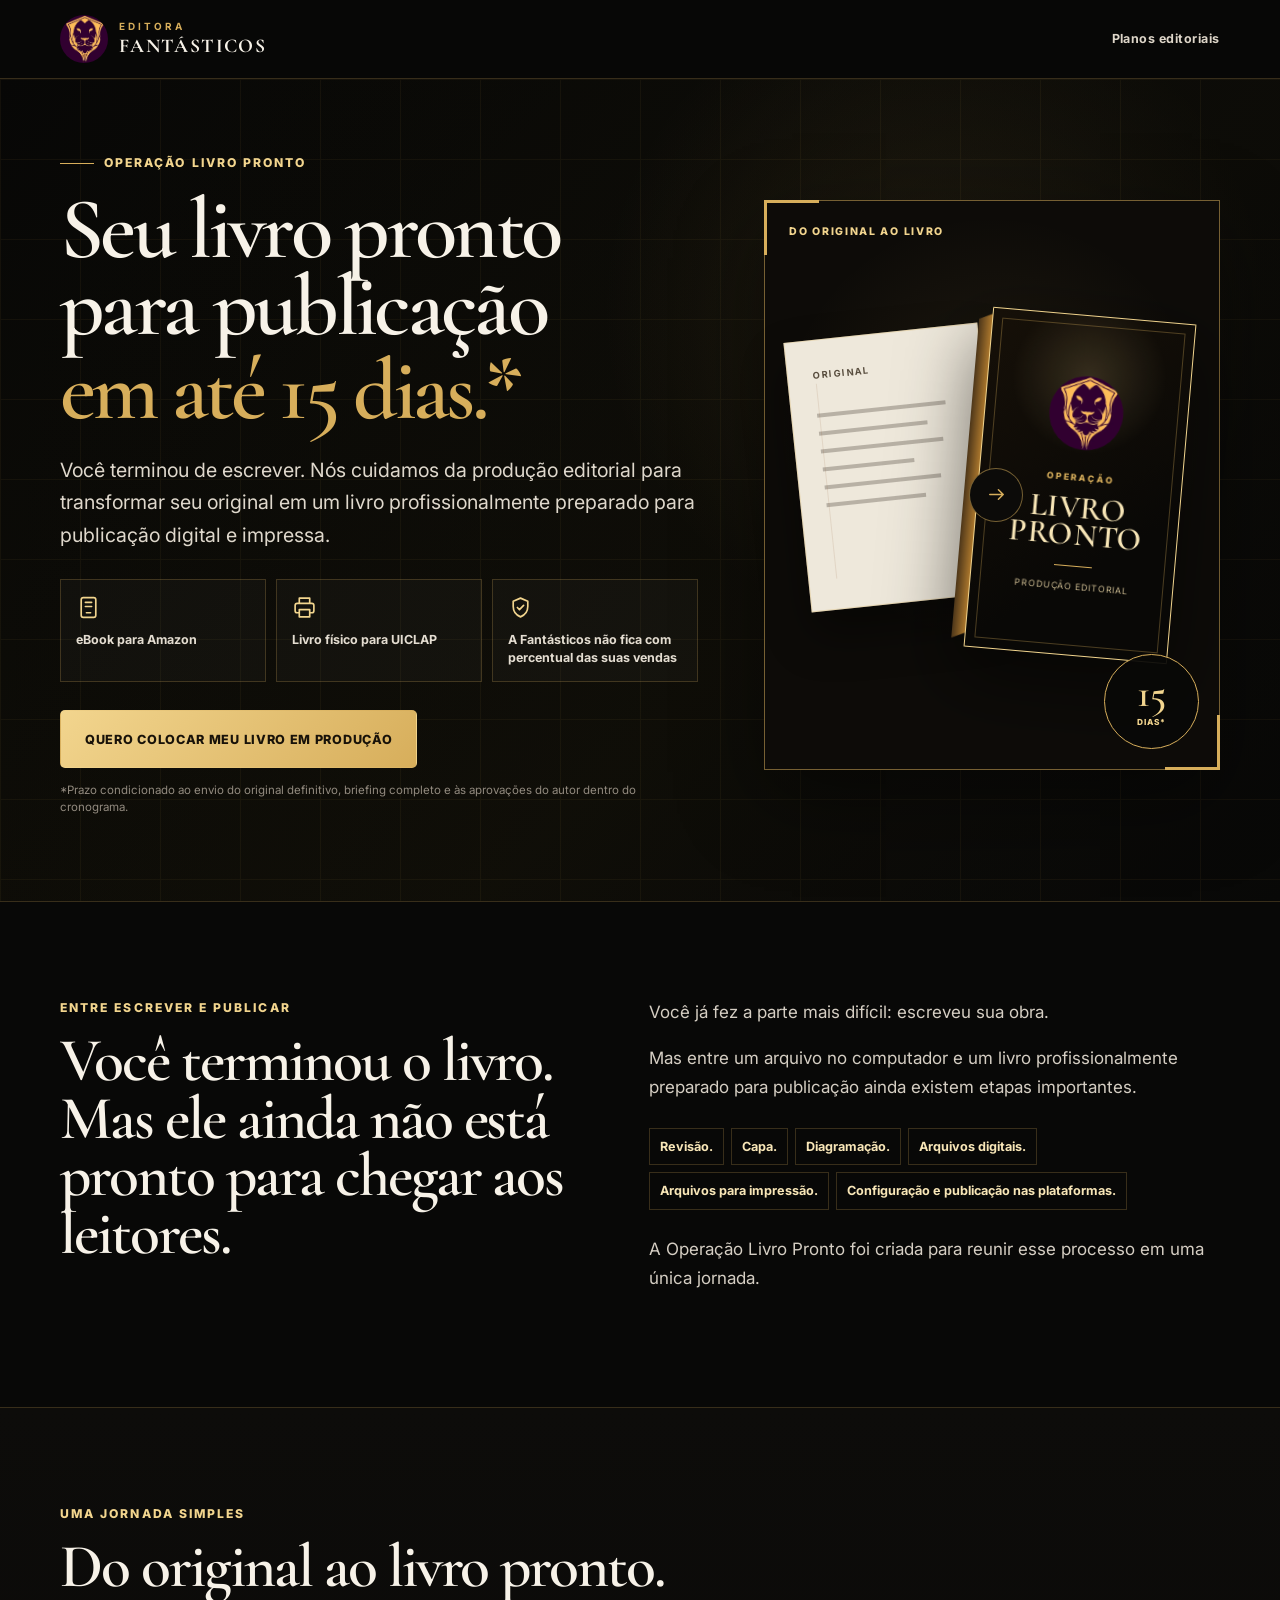
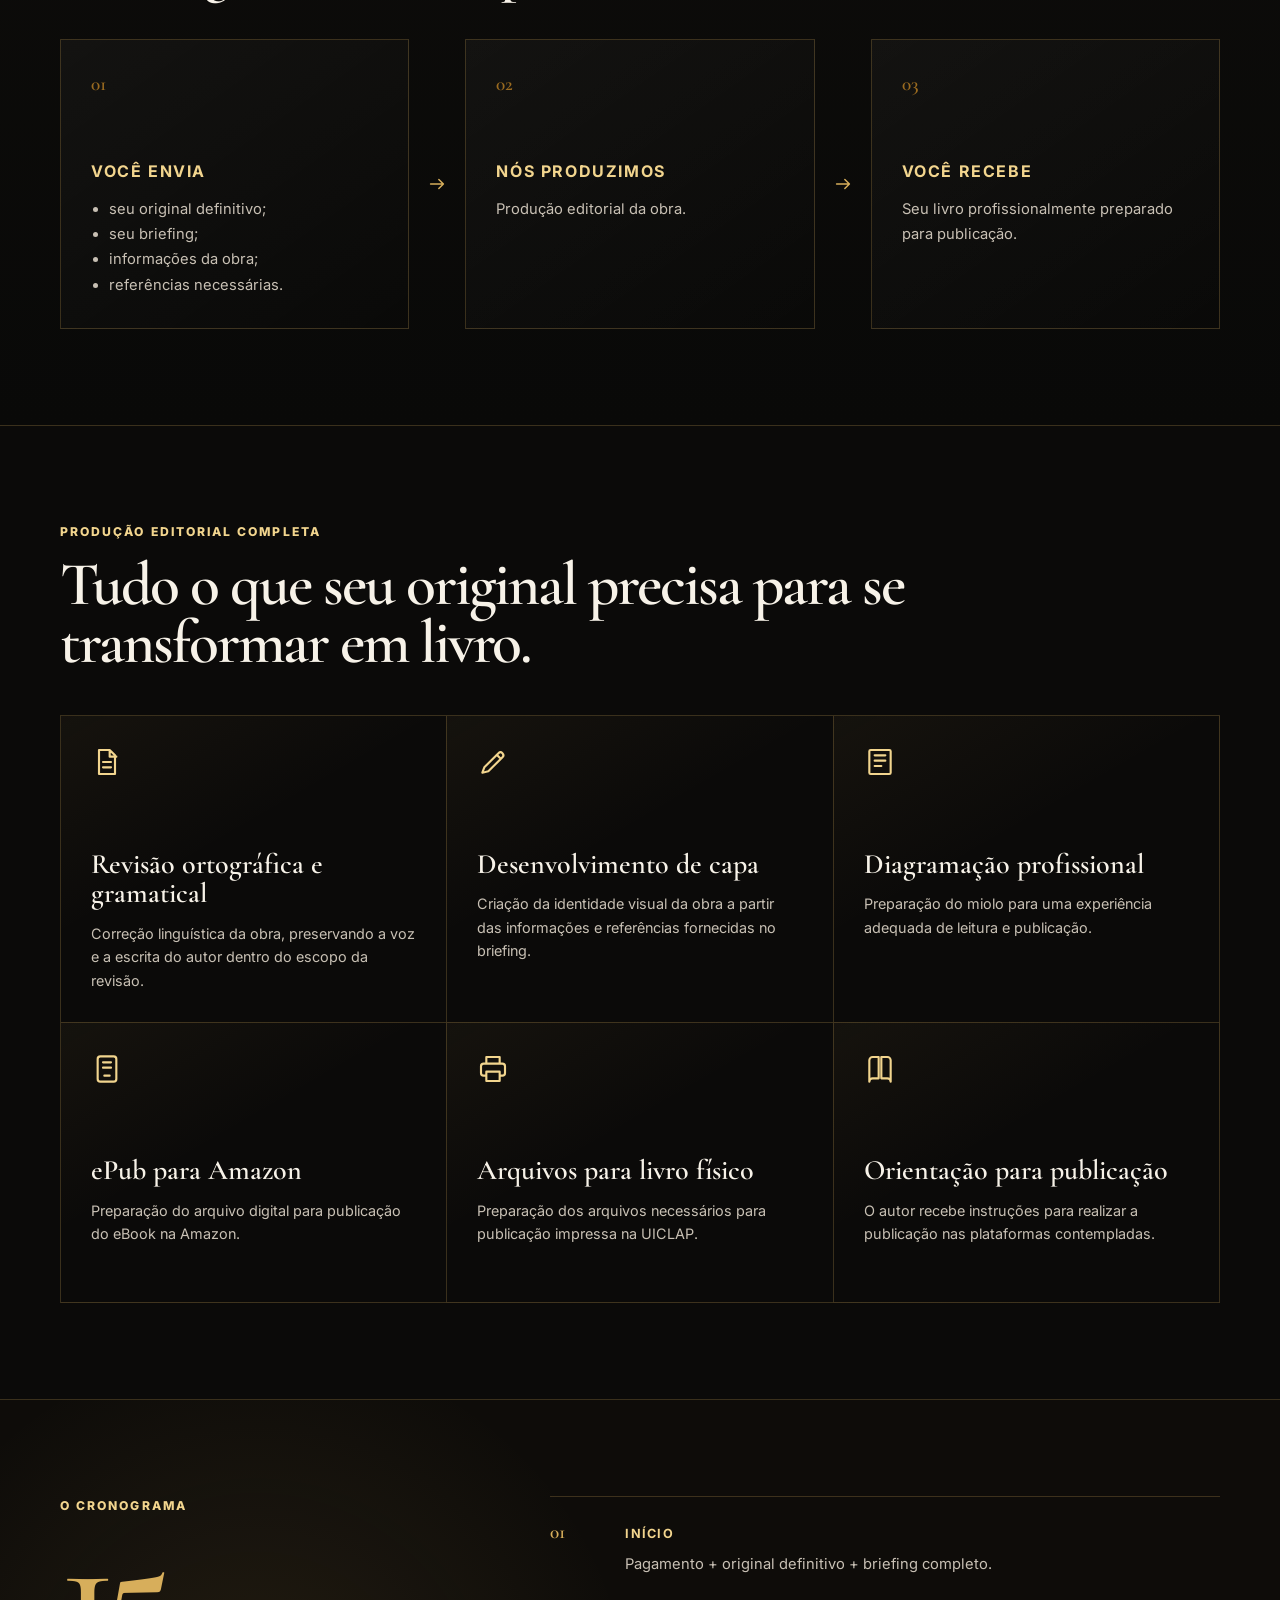
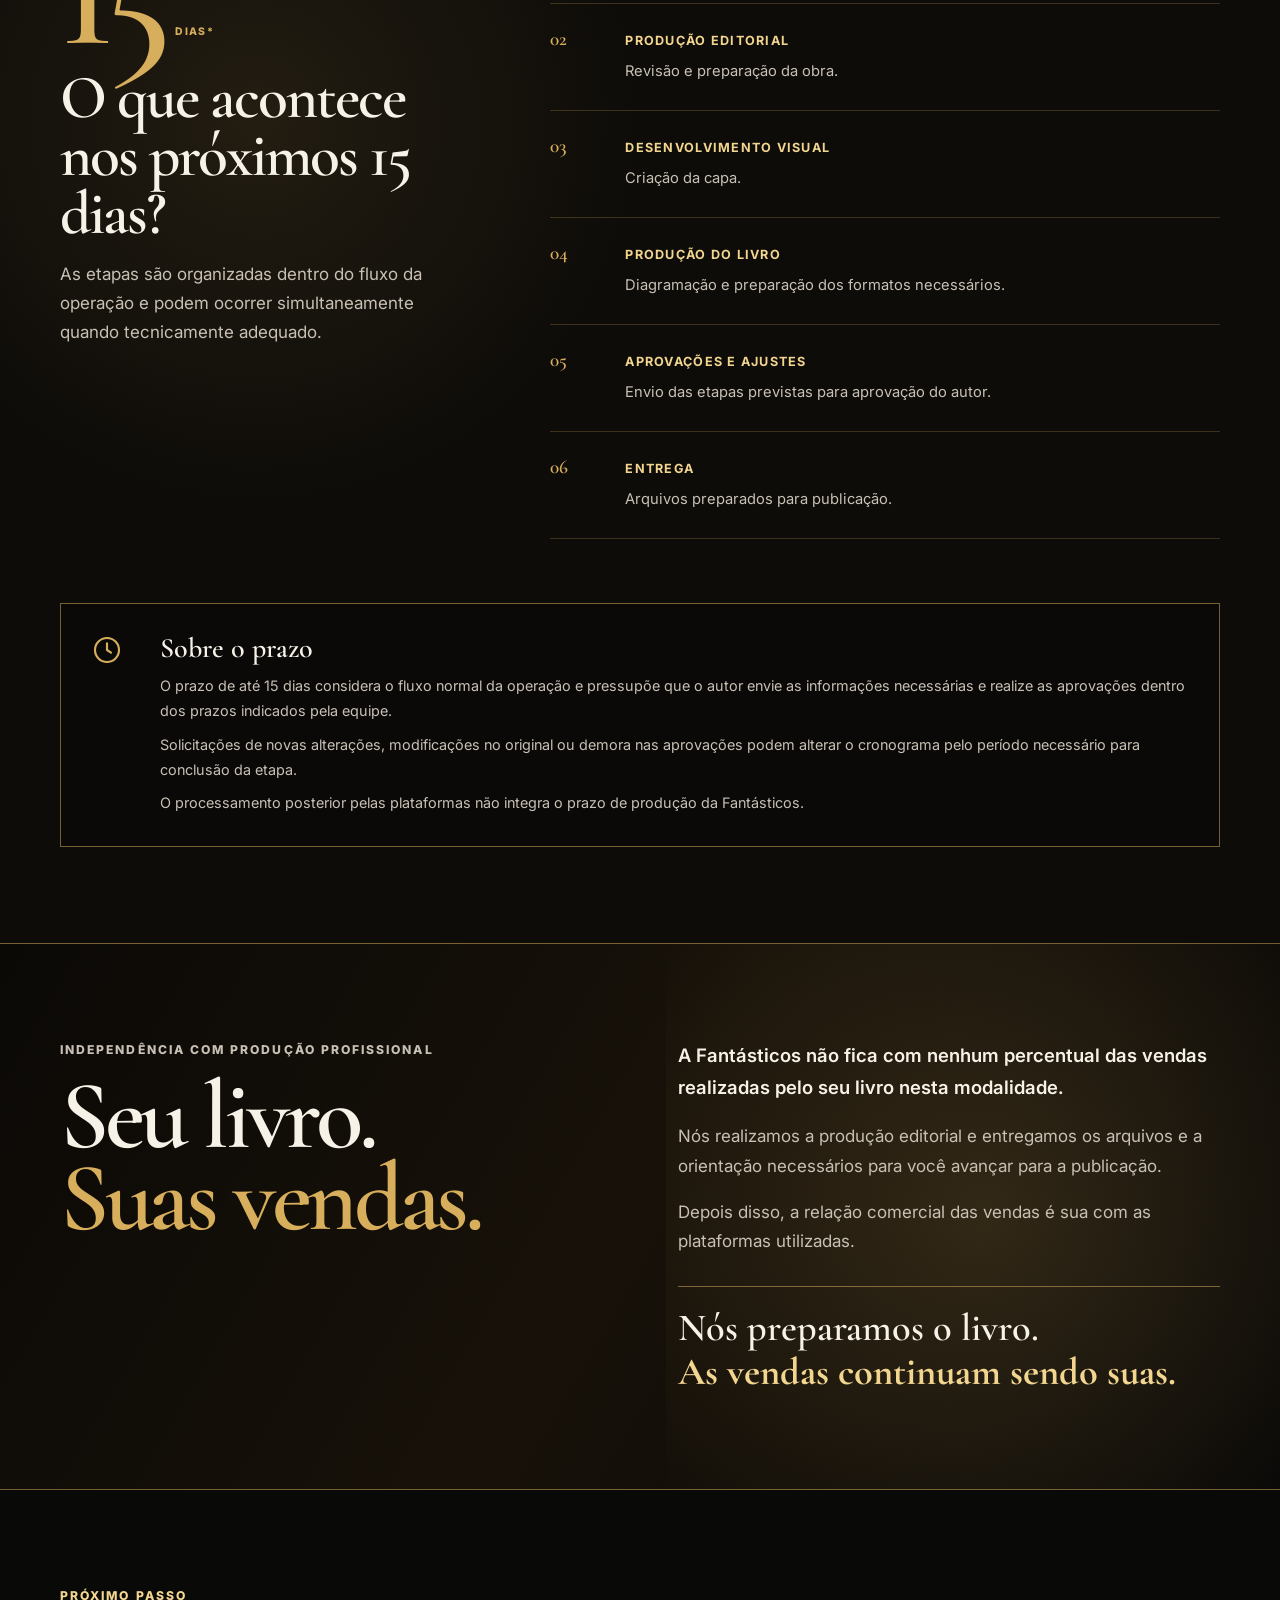
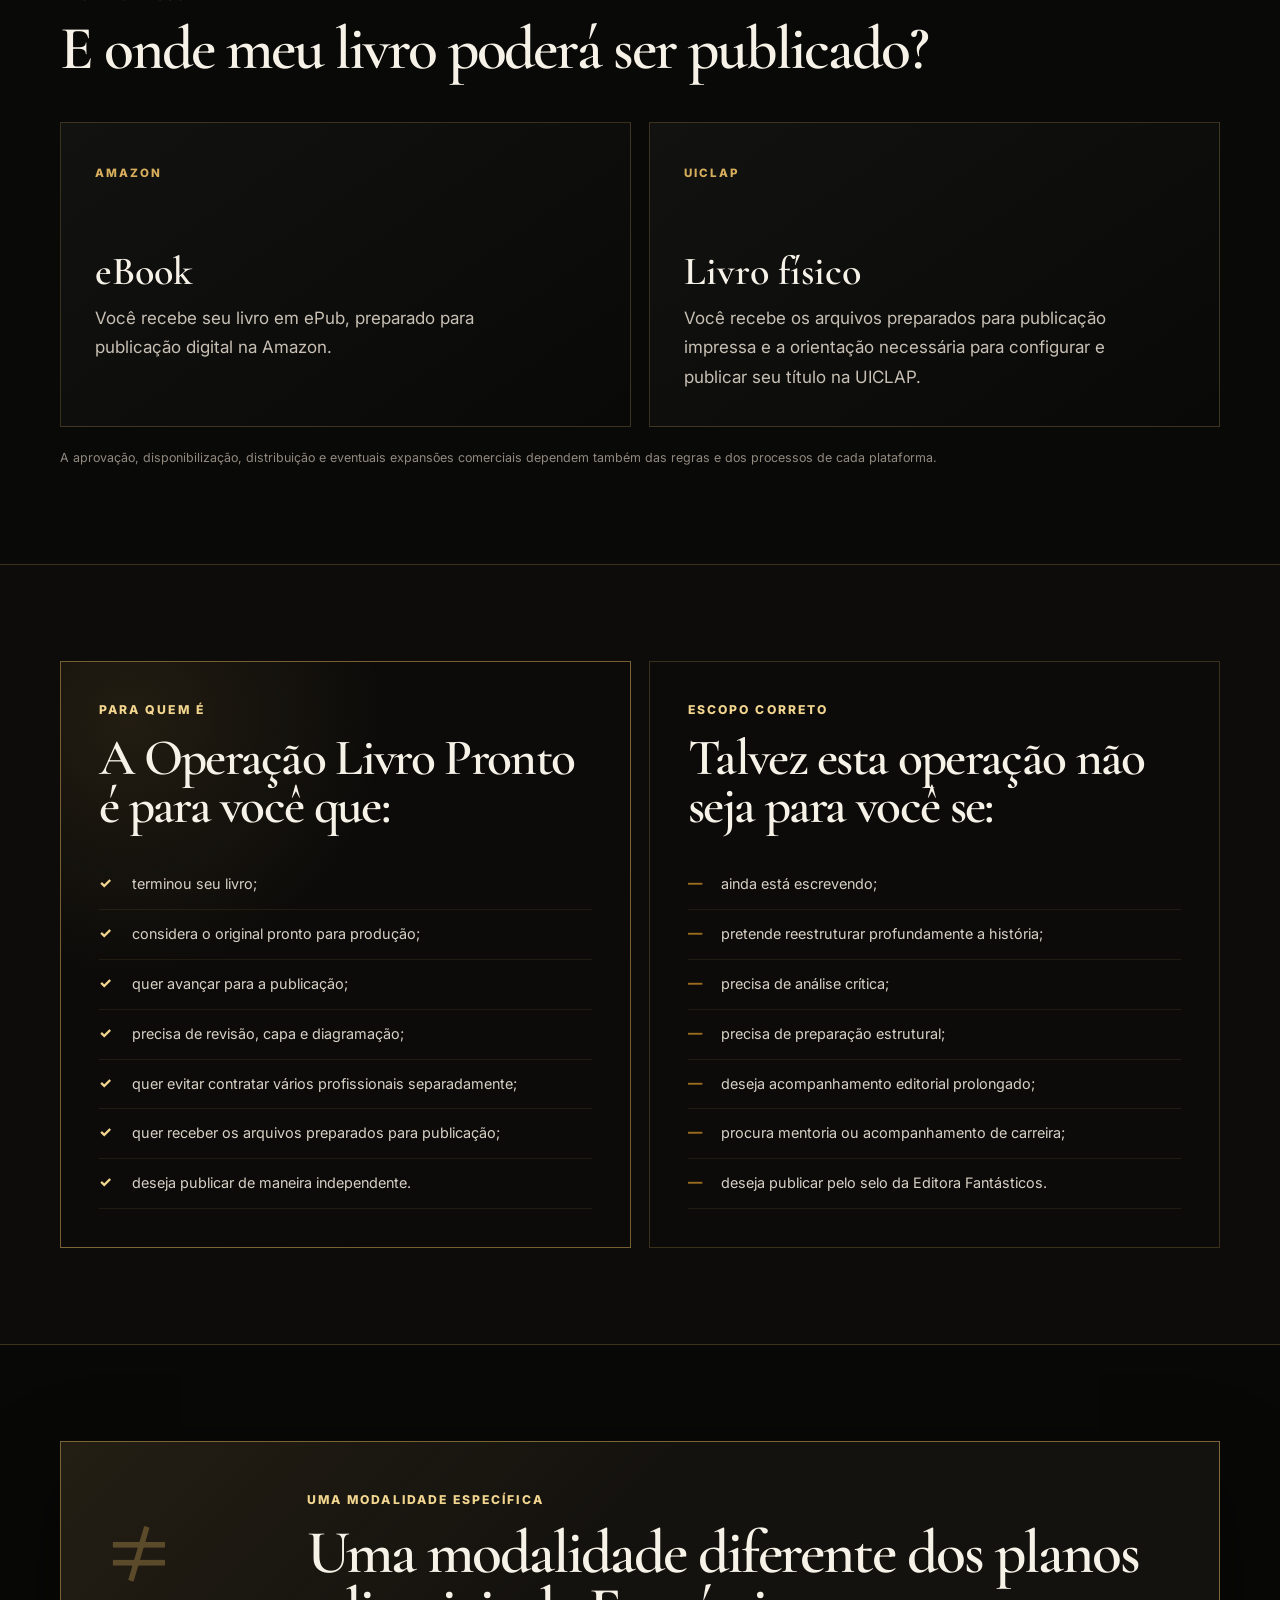
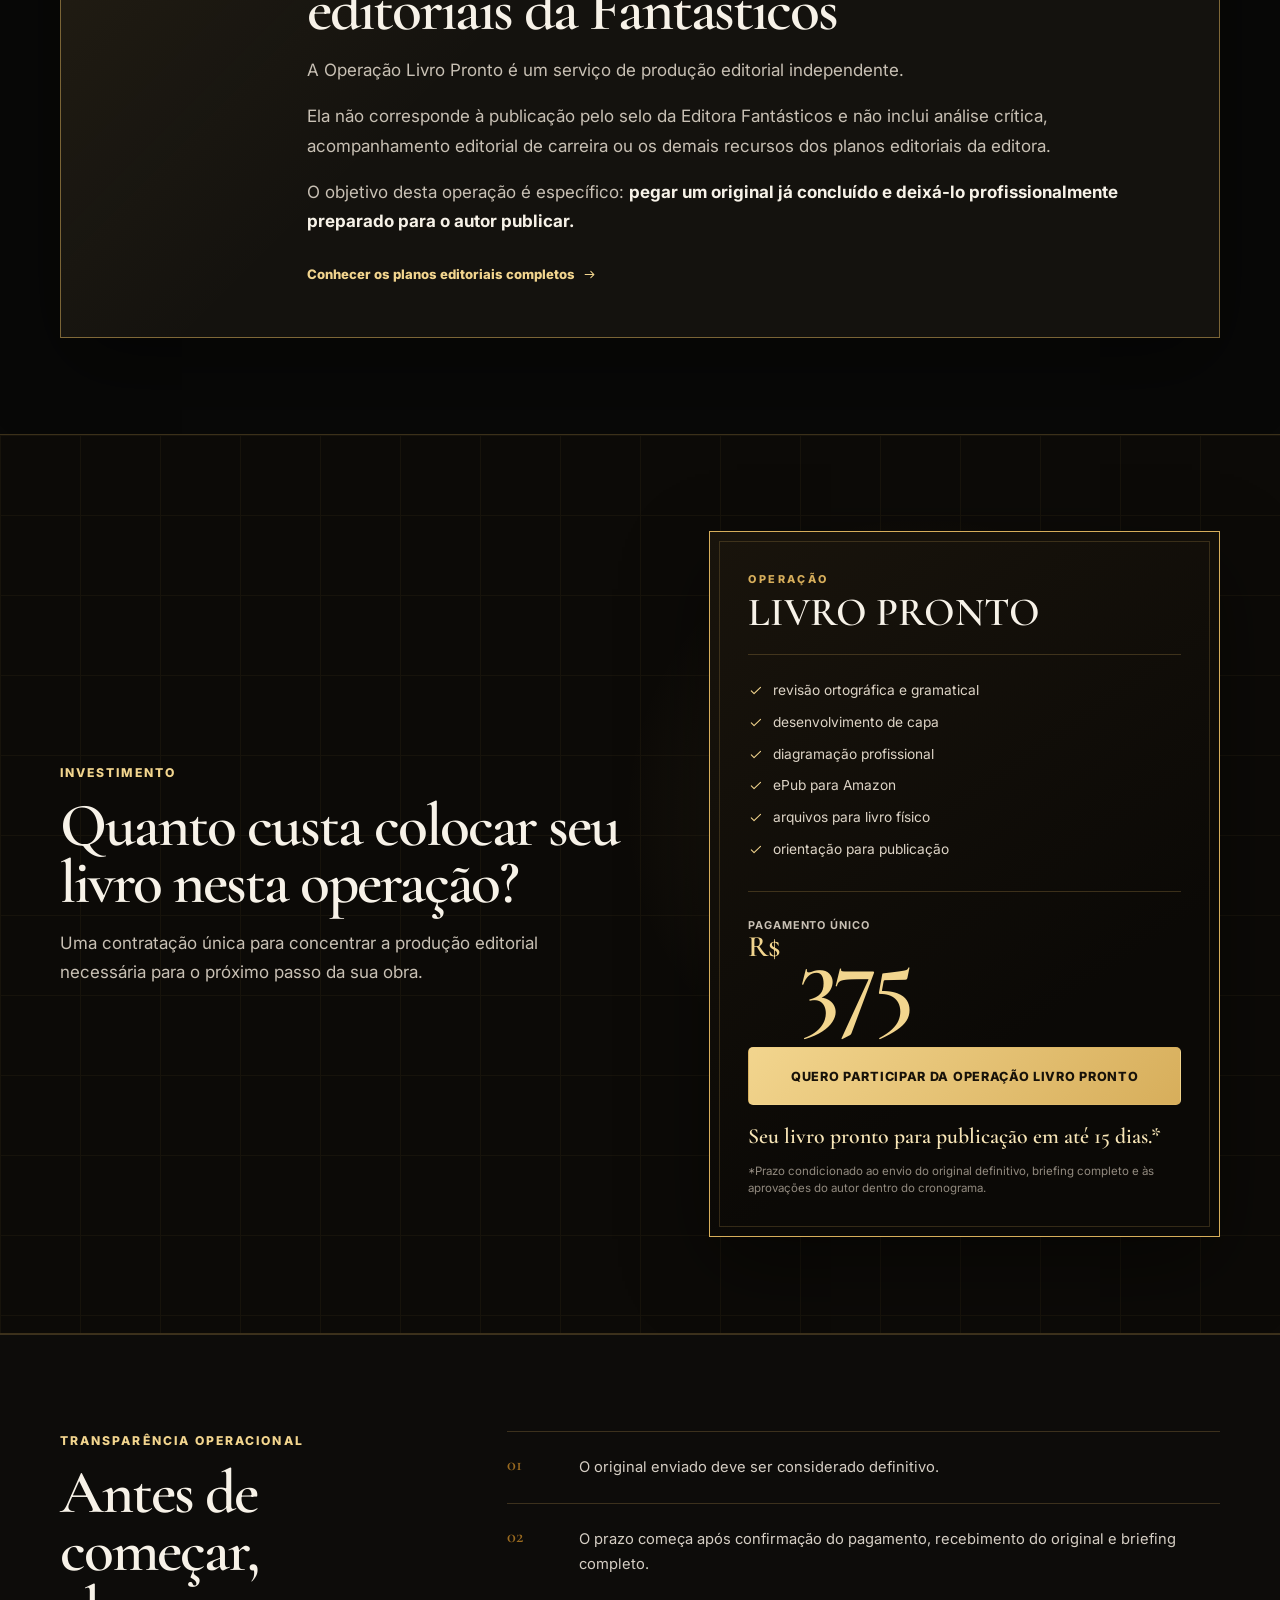
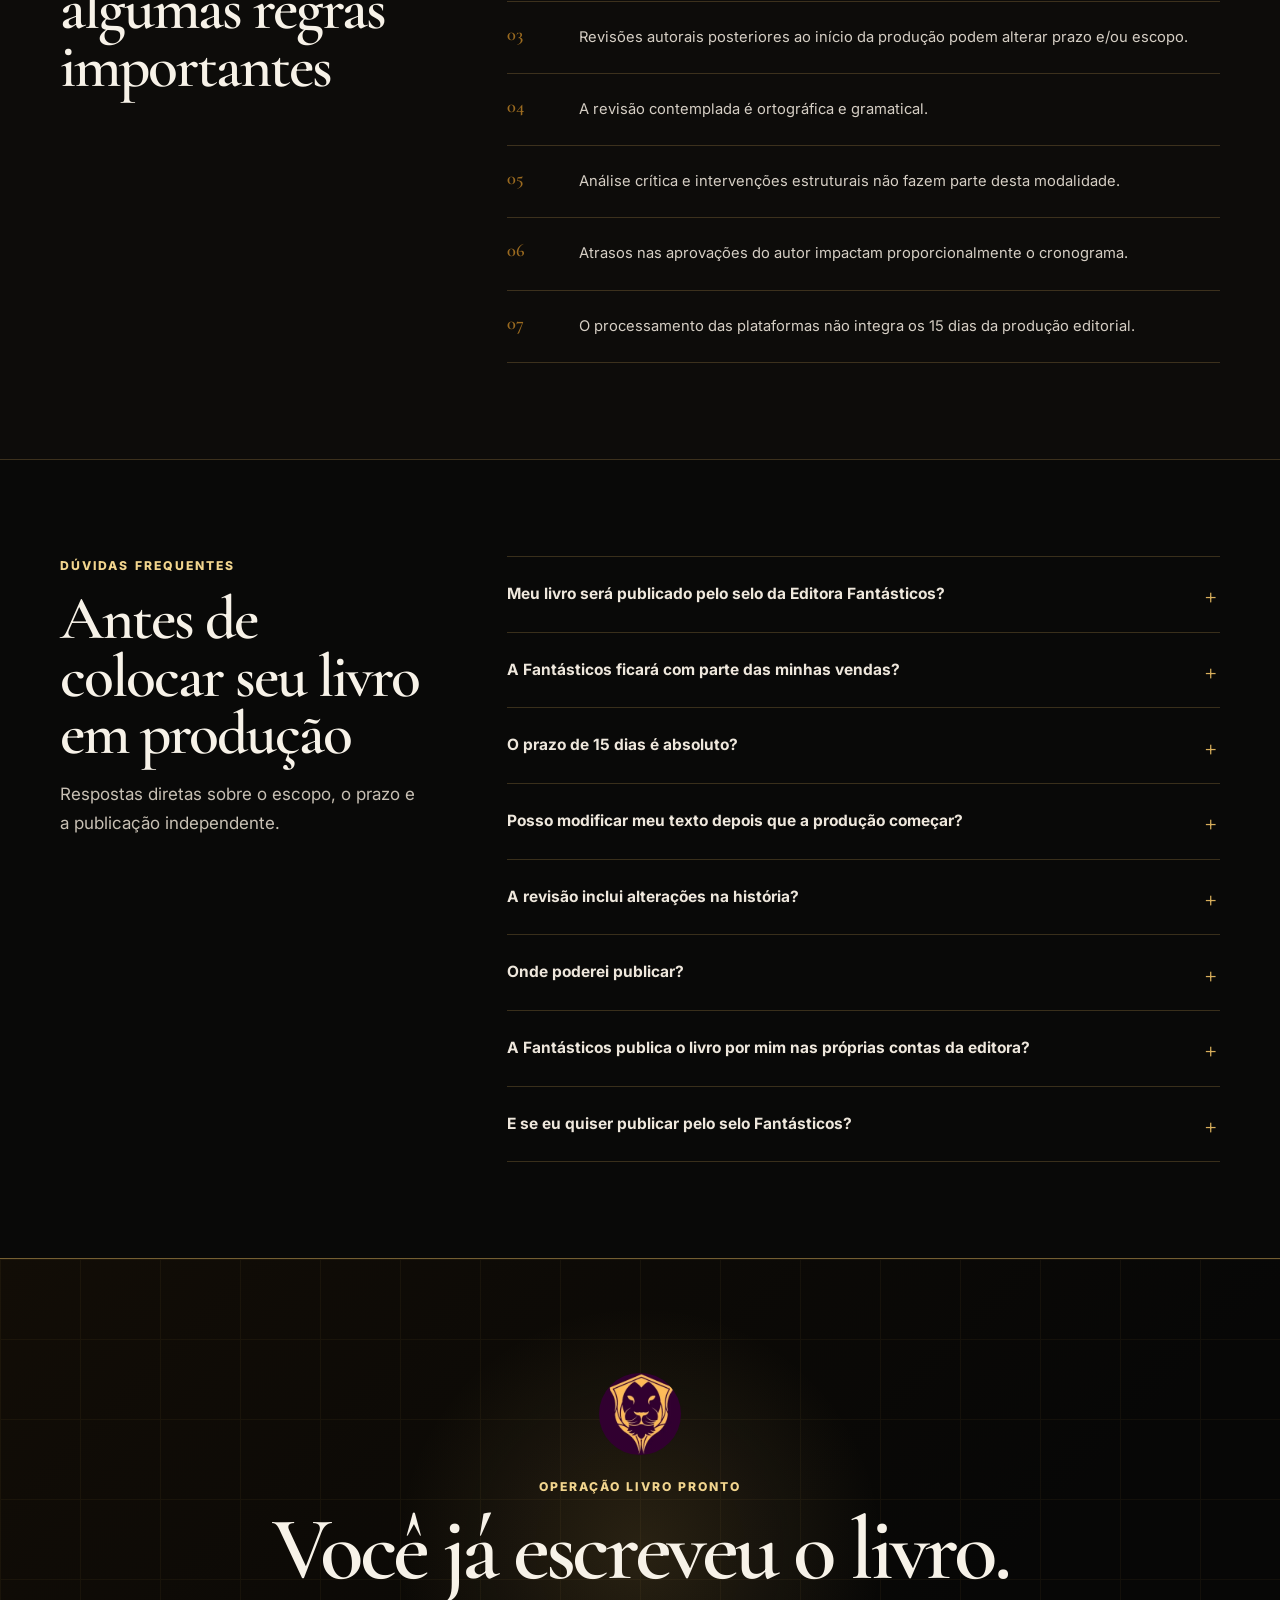
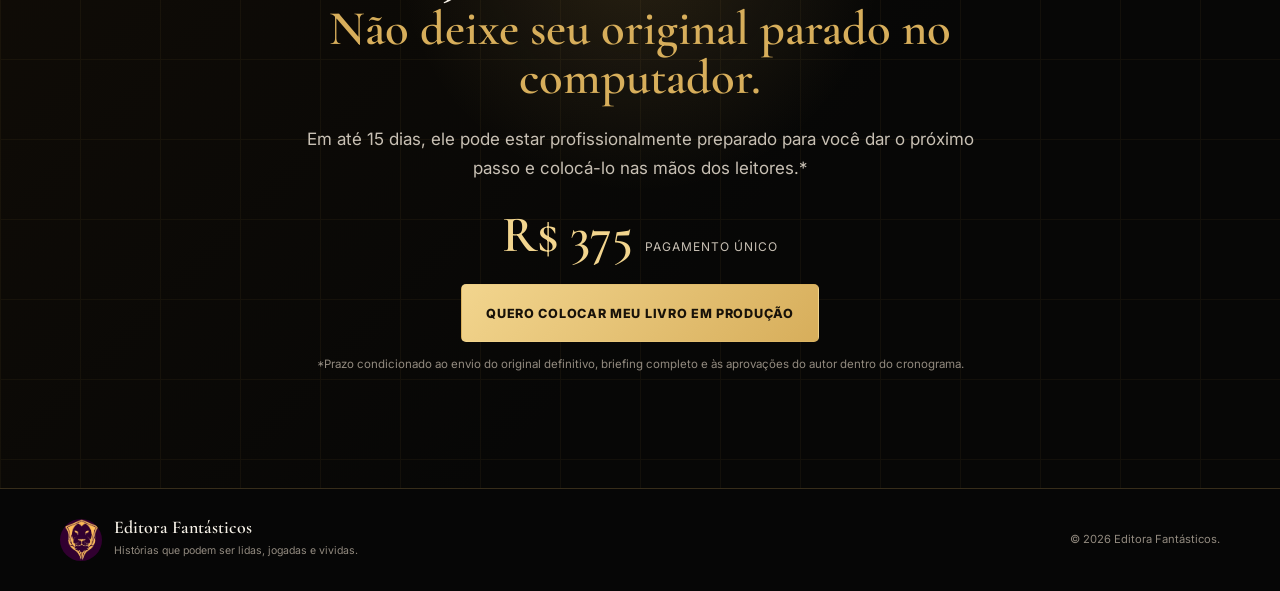
==== operacao-livro-pronto/index.html @ 04cbc3e4 "Cria landing page da Operação Livro Pronto" ====
<!doctype html>
<html lang="pt-BR">
<head>
  <meta charset="utf-8">
  <meta name="viewport" content="width=device-width, initial-scale=1">
  <meta name="theme-color" content="#080807">
  <meta name="description" content="Transforme seu original em um livro profissionalmente preparado para publicação em até 15 dias. Revisão, capa, diagramação, ePub e arquivos para publicação física.">
  <meta name="robots" content="index,follow">
  <link rel="canonical" href="https://fantasticoseditora.github.io/editor-saymon-cesar/operacao-livro-pronto/">
  <meta property="og:type" content="website">
  <meta property="og:locale" content="pt_BR">
  <meta property="og:site_name" content="Editora Fantásticos">
  <meta property="og:title" content="Operação Livro Pronto | Editora Fantásticos">
  <meta property="og:description" content="Seu livro pronto para publicação em até 15 dias. Revisão, capa, diagramação, ePub e arquivos para publicação física.">
  <meta property="og:url" content="https://fantasticoseditora.github.io/editor-saymon-cesar/operacao-livro-pronto/">
  <meta property="og:image" content="https://fantasticoseditora.github.io/editor-saymon-cesar/assets/logo-leao-fantasticos.webp">
  <meta property="og:image:alt" content="Símbolo oficial da Editora Fantásticos">
  <meta name="twitter:card" content="summary">
  <meta name="twitter:title" content="Operação Livro Pronto | Editora Fantásticos">
  <meta name="twitter:description" content="Produção editorial para transformar seu original em um livro profissionalmente preparado para publicação.">
  <title>Operação Livro Pronto | Editora Fantásticos</title>
  <link rel="preconnect" href="https://fonts.googleapis.com">
  <link rel="preconnect" href="https://fonts.gstatic.com" crossorigin>
  <link href="https://fonts.googleapis.com/css2?family=Cormorant+Garamond:wght@500;600;700&family=Inter:wght@400;500;600;700;800&display=swap" rel="stylesheet">
  <link rel="icon" href="../assets/logo-leao-fantasticos.webp">
  <link rel="stylesheet" href="styles.css?v=20260916-1">
  <script type="application/ld+json">
  {
    "@context":"https://schema.org",
    "@type":"Service",
    "name":"Operação Livro Pronto",
    "description":"Produção editorial independente com revisão ortográfica e gramatical, desenvolvimento de capa, diagramação, ePub para Amazon, arquivos para publicação física na UICLAP e orientação para publicação.",
    "provider":{"@type":"Organization","name":"Editora Fantásticos"},
    "areaServed":"BR",
    "offers":{"@type":"Offer","price":"375.00","priceCurrency":"BRL"}
  }
  </script>
</head>
<body>
  <svg class="svg-sprite" aria-hidden="true">
    <symbol id="i-check" viewBox="0 0 24 24"><path d="m5 12 4.2 4.2L19 6.5"/></symbol>
    <symbol id="i-file" viewBox="0 0 24 24"><path d="M6 3h8l4 4v14H6zM14 3v5h5M9 12h6M9 16h6"/></symbol>
    <symbol id="i-pen" viewBox="0 0 24 24"><path d="m4 20 4.5-1 10.6-10.6a2.1 2.1 0 0 0-3-3L5.5 16zM14.8 6.6l3 3"/></symbol>
    <symbol id="i-layout" viewBox="0 0 24 24"><rect x="4" y="3" width="16" height="18" rx="1"/><path d="M8 7h8M8 11h8M8 15h5"/></symbol>
    <symbol id="i-ebook" viewBox="0 0 24 24"><rect x="5" y="2.5" width="14" height="19" rx="2"/><path d="M9 7h6M9 11h6M10 17h4"/></symbol>
    <symbol id="i-print" viewBox="0 0 24 24"><path d="M7 8V3h10v5M7 17H5a2 2 0 0 1-2-2v-5a2 2 0 0 1 2-2h14a2 2 0 0 1 2 2v5a2 2 0 0 1-2 2h-2M7 14h10v7H7z"/></symbol>
    <symbol id="i-guide" viewBox="0 0 24 24"><path d="M4 5.5A2.5 2.5 0 0 1 6.5 3H11v16H6.5A2.5 2.5 0 0 0 4 21.5zM20 5.5A2.5 2.5 0 0 0 17.5 3H13v16h4.5a2.5 2.5 0 0 1 2.5 2.5z"/></symbol>
    <symbol id="i-arrow" viewBox="0 0 24 24"><path d="M5 12h14m-5-5 5 5-5 5"/></symbol>
    <symbol id="i-clock" viewBox="0 0 24 24"><circle cx="12" cy="12" r="9"/><path d="M12 7v5l3 2"/></symbol>
    <symbol id="i-shield" viewBox="0 0 24 24"><path d="M12 3 5 6v5c0 4.6 2.8 8.2 7 10 4.2-1.8 7-5.4 7-10V6z"/><path d="m9 12 2 2 4-4"/></symbol>
  </svg>

  <a class="skip-link" href="#conteudo">Ir para o conteúdo</a>

  <header class="site-header">
    <div class="container header-inner">
      <a class="brand" href="#inicio" aria-label="Editora Fantásticos — início da Operação Livro Pronto">
        <img src="../assets/logo-leao-fantasticos.webp" width="64" height="64" alt="Símbolo oficial da Editora Fantásticos">
        <span><strong>EDITORA</strong><small>FANTÁSTICOS</small></span>
      </a>
      <a class="header-link" href="../#planos">Planos editoriais</a>
    </div>
  </header>

  <main id="conteudo">
    <section class="hero" id="inicio">
      <div class="hero-grid-pattern" aria-hidden="true"></div>
      <div class="container hero-layout">
        <div class="hero-copy reveal">
          <p class="eyebrow"><span></span> OPERAÇÃO LIVRO PRONTO</p>
          <h1>Seu livro pronto para publicação <em>em até 15 dias.*</em></h1>
          <p class="hero-lead">Você terminou de escrever. Nós cuidamos da produção editorial para transformar seu original em um livro profissionalmente preparado para publicação digital e impressa.</p>

          <ul class="hero-points" aria-label="Principais entregas">
            <li><svg class="icon"><use href="#i-ebook"/></svg><span>eBook para Amazon</span></li>
            <li><svg class="icon"><use href="#i-print"/></svg><span>Livro físico para UICLAP</span></li>
            <li><svg class="icon"><use href="#i-shield"/></svg><span>A Fantásticos não fica com percentual das suas vendas</span></li>
          </ul>

          <button class="button button-gold" type="button" data-checkout>Quero colocar meu livro em produção</button>
          <p class="deadline-note">*Prazo condicionado ao envio do original definitivo, briefing completo e às aprovações do autor dentro do cronograma.</p>
          <p class="checkout-status" data-checkout-status role="status" aria-live="polite" hidden></p>
        </div>

        <div class="hero-visual reveal" aria-label="Representação da transformação de um original em livro pronto">
          <div class="visual-label">DO ORIGINAL AO LIVRO</div>
          <div class="manuscript" aria-hidden="true">
            <span class="manuscript-kicker">ORIGINAL</span>
            <span class="text-line w90"></span>
            <span class="text-line w76"></span>
            <span class="text-line w86"></span>
            <span class="text-line w64"></span>
            <span class="text-line w82"></span>
            <span class="text-line w70"></span>
          </div>
          <div class="visual-arrow" aria-hidden="true"><svg class="icon"><use href="#i-arrow"/></svg></div>
          <div class="book-object" aria-hidden="true">
            <div class="book-spine"></div>
            <div class="book-cover">
              <img src="../assets/logo-leao-fantasticos.webp" width="96" height="96" alt="">
              <span class="book-mini">OPERAÇÃO</span>
              <strong>LIVRO<br>PRONTO</strong>
              <span class="book-rule"></span>
              <small>produção editorial</small>
            </div>
          </div>
          <div class="visual-seal">15 <span>DIAS*</span></div>
        </div>
      </div>
    </section>

    <section class="problem ruled">
      <div class="container split-section reveal">
        <div>
          <p class="kicker">ENTRE ESCREVER E PUBLICAR</p>
          <h2>Você terminou o livro. Mas ele ainda não está pronto para chegar aos leitores.</h2>
        </div>
        <div class="body-copy">
          <p>Você já fez a parte mais difícil: escreveu sua obra.</p>
          <p>Mas entre um arquivo no computador e um livro profissionalmente preparado para publicação ainda existem etapas importantes.</p>
          <div class="word-rail" aria-label="Etapas importantes">
            <span>Revisão.</span><span>Capa.</span><span>Diagramação.</span><span>Arquivos digitais.</span><span>Arquivos para impressão.</span><span>Configuração e publicação nas plataformas.</span>
          </div>
          <p>A Operação Livro Pronto foi criada para reunir esse processo em uma única jornada.</p>
        </div>
      </div>
    </section>

    <section class="transformation">
      <div class="container">
        <div class="section-heading reveal">
          <p class="kicker">UMA JORNADA SIMPLES</p>
          <h2>Do original ao livro pronto.</h2>
        </div>
        <div class="flow reveal">
          <article>
            <span class="flow-index">01</span>
            <h3>VOCÊ ENVIA</h3>
            <ul><li>seu original definitivo;</li><li>seu briefing;</li><li>informações da obra;</li><li>referências necessárias.</li></ul>
          </article>
          <div class="flow-arrow" aria-hidden="true"><svg class="icon"><use href="#i-arrow"/></svg></div>
          <article>
            <span class="flow-index">02</span>
            <h3>NÓS PRODUZIMOS</h3>
            <p>Produção editorial da obra.</p>
          </article>
          <div class="flow-arrow" aria-hidden="true"><svg class="icon"><use href="#i-arrow"/></svg></div>
          <article>
            <span class="flow-index">03</span>
            <h3>VOCÊ RECEBE</h3>
            <p>Seu livro profissionalmente preparado para publicação.</p>
          </article>
        </div>
      </div>
    </section>

    <section class="included ruled" id="incluido">
      <div class="container">
        <div class="section-heading reveal">
          <p class="kicker">PRODUÇÃO EDITORIAL COMPLETA</p>
          <h2>Tudo o que seu original precisa para se transformar em livro.</h2>
        </div>
        <div class="deliverables-grid">
          <article class="deliverable reveal">
            <svg class="icon"><use href="#i-file"/></svg>
            <h3>Revisão ortográfica e gramatical</h3>
            <p>Correção linguística da obra, preservando a voz e a escrita do autor dentro do escopo da revisão.</p>
          </article>
          <article class="deliverable reveal">
            <svg class="icon"><use href="#i-pen"/></svg>
            <h3>Desenvolvimento de capa</h3>
            <p>Criação da identidade visual da obra a partir das informações e referências fornecidas no briefing.</p>
          </article>
          <article class="deliverable reveal">
            <svg class="icon"><use href="#i-layout"/></svg>
            <h3>Diagramação profissional</h3>
            <p>Preparação do miolo para uma experiência adequada de leitura e publicação.</p>
          </article>
          <article class="deliverable reveal">
            <svg class="icon"><use href="#i-ebook"/></svg>
            <h3>ePub para Amazon</h3>
            <p>Preparação do arquivo digital para publicação do eBook na Amazon.</p>
          </article>
          <article class="deliverable reveal">
            <svg class="icon"><use href="#i-print"/></svg>
            <h3>Arquivos para livro físico</h3>
            <p>Preparação dos arquivos necessários para publicação impressa na UICLAP.</p>
          </article>
          <article class="deliverable reveal">
            <svg class="icon"><use href="#i-guide"/></svg>
            <h3>Orientação para publicação</h3>
            <p>O autor recebe instruções para realizar a publicação nas plataformas contempladas.</p>
          </article>
        </div>
      </div>
    </section>

    <section class="timeline-section" id="prazo">
      <div class="container timeline-layout">
        <div class="timeline-intro reveal">
          <p class="kicker">O CRONOGRAMA</p>
          <div class="fifteen" aria-label="Até 15 dias"><span>15</span><small>DIAS*</small></div>
          <h2>O que acontece nos próximos 15 dias?</h2>
          <p>As etapas são organizadas dentro do fluxo da operação e podem ocorrer simultaneamente quando tecnicamente adequado.</p>
        </div>
        <ol class="timeline reveal">
          <li><span>01</span><div><h3>INÍCIO</h3><p>Pagamento + original definitivo + briefing completo.</p></div></li>
          <li><span>02</span><div><h3>PRODUÇÃO EDITORIAL</h3><p>Revisão e preparação da obra.</p></div></li>
          <li><span>03</span><div><h3>DESENVOLVIMENTO VISUAL</h3><p>Criação da capa.</p></div></li>
          <li><span>04</span><div><h3>PRODUÇÃO DO LIVRO</h3><p>Diagramação e preparação dos formatos necessários.</p></div></li>
          <li><span>05</span><div><h3>APROVAÇÕES E AJUSTES</h3><p>Envio das etapas previstas para aprovação do autor.</p></div></li>
          <li><span>06</span><div><h3>ENTREGA</h3><p>Arquivos preparados para publicação.</p></div></li>
        </ol>
      </div>
      <div class="container">
        <aside class="deadline-box reveal">
          <svg class="icon"><use href="#i-clock"/></svg>
          <div>
            <h3>Sobre o prazo</h3>
            <p>O prazo de até 15 dias considera o fluxo normal da operação e pressupõe que o autor envie as informações necessárias e realize as aprovações dentro dos prazos indicados pela equipe.</p>
            <p>Solicitações de novas alterações, modificações no original ou demora nas aprovações podem alterar o cronograma pelo período necessário para conclusão da etapa.</p>
            <p>O processamento posterior pelas plataformas não integra o prazo de produção da Fantásticos.</p>
          </div>
        </aside>
      </div>
    </section>

    <section class="sales-break">
      <div class="sales-glow" aria-hidden="true"></div>
      <div class="container sales-grid reveal">
        <div>
          <p class="kicker">INDEPENDÊNCIA COM PRODUÇÃO PROFISSIONAL</p>
          <h2>Seu livro. <em>Suas vendas.</em></h2>
        </div>
        <div>
          <p class="sales-lead">A Fantásticos não fica com nenhum percentual das vendas realizadas pelo seu livro nesta modalidade.</p>
          <p>Nós realizamos a produção editorial e entregamos os arquivos e a orientação necessários para você avançar para a publicação.</p>
          <p>Depois disso, a relação comercial das vendas é sua com as plataformas utilizadas.</p>
          <blockquote><span>Nós preparamos o livro.</span><strong>As vendas continuam sendo suas.</strong></blockquote>
        </div>
      </div>
    </section>

    <section class="platforms">
      <div class="container">
        <div class="section-heading reveal">
          <p class="kicker">PRÓXIMO PASSO</p>
          <h2>E onde meu livro poderá ser publicado?</h2>
        </div>
        <div class="platform-grid reveal">
          <article>
            <span class="platform-label">AMAZON</span>
            <h3>eBook</h3>
            <p>Você recebe seu livro em ePub, preparado para publicação digital na Amazon.</p>
          </article>
          <article>
            <span class="platform-label">UICLAP</span>
            <h3>Livro físico</h3>
            <p>Você recebe os arquivos preparados para publicação impressa e a orientação necessária para configurar e publicar seu título na UICLAP.</p>
          </article>
        </div>
        <p class="platform-note reveal">A aprovação, disponibilização, distribuição e eventuais expansões comerciais dependem também das regras e dos processos de cada plataforma.</p>
      </div>
    </section>

    <section class="qualification ruled">
      <div class="container qualification-grid">
        <article class="qual-card positive reveal">
          <p class="kicker">PARA QUEM É</p>
          <h2>A Operação Livro Pronto é para você que:</h2>
          <ul class="check-list">
            <li>terminou seu livro;</li>
            <li>considera o original pronto para produção;</li>
            <li>quer avançar para a publicação;</li>
            <li>precisa de revisão, capa e diagramação;</li>
            <li>quer evitar contratar vários profissionais separadamente;</li>
            <li>quer receber os arquivos preparados para publicação;</li>
            <li>deseja publicar de maneira independente.</li>
          </ul>
        </article>
        <article class="qual-card reveal">
          <p class="kicker">ESCOPO CORRETO</p>
          <h2>Talvez esta operação não seja para você se:</h2>
          <ul class="neutral-list">
            <li>ainda está escrevendo;</li>
            <li>pretende reestruturar profundamente a história;</li>
            <li>precisa de análise crítica;</li>
            <li>precisa de preparação estrutural;</li>
            <li>deseja acompanhamento editorial prolongado;</li>
            <li>procura mentoria ou acompanhamento de carreira;</li>
            <li>deseja publicar pelo selo da Editora Fantásticos.</li>
          </ul>
        </article>
      </div>
    </section>

    <section class="different">
      <div class="container">
        <div class="difference-box reveal">
          <div class="difference-mark" aria-hidden="true">≠</div>
          <div>
            <p class="kicker">UMA MODALIDADE ESPECÍFICA</p>
            <h2>Uma modalidade diferente dos planos editoriais da Fantásticos</h2>
            <p>A Operação Livro Pronto é um serviço de produção editorial independente.</p>
            <p>Ela não corresponde à publicação pelo selo da Editora Fantásticos e não inclui análise crítica, acompanhamento editorial de carreira ou os demais recursos dos planos editoriais da editora.</p>
            <p>O objetivo desta operação é específico: <strong>pegar um original já concluído e deixá-lo profissionalmente preparado para o autor publicar.</strong></p>
            <a class="text-link" href="../#planos">Conhecer os planos editoriais completos <svg class="inline-icon"><use href="#i-arrow"/></svg></a>
          </div>
        </div>
      </div>
    </section>

    <section class="offer" id="investimento">
      <div class="offer-lines" aria-hidden="true"></div>
      <div class="container offer-layout">
        <div class="offer-heading reveal">
          <p class="kicker">INVESTIMENTO</p>
          <h2>Quanto custa colocar seu livro nesta operação?</h2>
          <p>Uma contratação única para concentrar a produção editorial necessária para o próximo passo da sua obra.</p>
        </div>
        <article class="offer-card reveal">
          <div class="offer-top">
            <p>OPERAÇÃO</p>
            <h3>LIVRO PRONTO</h3>
          </div>
          <ul class="offer-list">
            <li><svg class="inline-icon"><use href="#i-check"/></svg> revisão ortográfica e gramatical</li>
            <li><svg class="inline-icon"><use href="#i-check"/></svg> desenvolvimento de capa</li>
            <li><svg class="inline-icon"><use href="#i-check"/></svg> diagramação profissional</li>
            <li><svg class="inline-icon"><use href="#i-check"/></svg> ePub para Amazon</li>
            <li><svg class="inline-icon"><use href="#i-check"/></svg> arquivos para livro físico</li>
            <li><svg class="inline-icon"><use href="#i-check"/></svg> orientação para publicação</li>
          </ul>
          <div class="price">
            <small>pagamento único</small>
            <strong><span>R$</span> 375</strong>
          </div>
          <button class="button button-gold button-wide" type="button" data-checkout>Quero participar da Operação Livro Pronto</button>
          <p class="offer-promise">Seu livro pronto para publicação em até 15 dias.*</p>
          <p class="deadline-note">*Prazo condicionado ao envio do original definitivo, briefing completo e às aprovações do autor dentro do cronograma.</p>
          <p class="checkout-status" data-checkout-status role="status" aria-live="polite" hidden></p>
        </article>
      </div>
    </section>

    <section class="conditions ruled" id="condicoes">
      <div class="container conditions-layout">
        <div class="conditions-heading reveal">
          <p class="kicker">TRANSPARÊNCIA OPERACIONAL</p>
          <h2>Antes de começar, algumas regras importantes</h2>
        </div>
        <div class="conditions-list reveal">
          <div><span>01</span><p>O original enviado deve ser considerado definitivo.</p></div>
          <div><span>02</span><p>O prazo começa após confirmação do pagamento, recebimento do original e briefing completo.</p></div>
          <div><span>03</span><p>Revisões autorais posteriores ao início da produção podem alterar prazo e/ou escopo.</p></div>
          <div><span>04</span><p>A revisão contemplada é ortográfica e gramatical.</p></div>
          <div><span>05</span><p>Análise crítica e intervenções estruturais não fazem parte desta modalidade.</p></div>
          <div><span>06</span><p>Atrasos nas aprovações do autor impactam proporcionalmente o cronograma.</p></div>
          <div><span>07</span><p>O processamento das plataformas não integra os 15 dias da produção editorial.</p></div>
        </div>

        <!--
          LIMITES OPERACIONAIS:
          Não há números publicados no repositório para os três limites abaixo.
          O script possui os campos maxWords, coverRounds e layoutRounds vazios.
          Quando definidos de forma oficial, basta preencher OPERACAO_CONFIG.limits em script.js;
          este bloco será exibido automaticamente, sem alterar a marcação principal.
        -->
        <aside class="operational-limits" id="operational-limits" hidden>
          <h3>Limites operacionais desta contratação</h3>
          <ul id="operational-limits-list"></ul>
        </aside>
      </div>
    </section>

    <section class="faq" id="faq">
      <div class="container faq-layout">
        <div class="faq-heading reveal">
          <p class="kicker">DÚVIDAS FREQUENTES</p>
          <h2>Antes de colocar seu livro em produção</h2>
          <p>Respostas diretas sobre o escopo, o prazo e a publicação independente.</p>
        </div>
        <div class="faq-list reveal">
          <details>
            <summary>Meu livro será publicado pelo selo da Editora Fantásticos?</summary>
            <div><p>Não.</p><p>A Operação Livro Pronto é uma modalidade independente de produção editorial.</p></div>
          </details>
          <details>
            <summary>A Fantásticos ficará com parte das minhas vendas?</summary>
            <div><p>Não.</p><p>A Fantásticos não recebe percentual das vendas realizadas pelo autor nesta modalidade.</p></div>
          </details>
          <details>
            <summary>O prazo de 15 dias é absoluto?</summary>
            <div><p>O prazo considera o fluxo normal da operação, o recebimento do material completo e as aprovações do autor dentro do cronograma.</p><p>Mudanças solicitadas, alterações no original ou atrasos nas aprovações podem impactar o prazo.</p></div>
          </details>
          <details>
            <summary>Posso modificar meu texto depois que a produção começar?</summary>
            <div><p>O original enviado deve ser considerado definitivo.</p><p>Mudanças autorais posteriores podem alterar o cronograma e, dependendo da extensão, o escopo da contratação.</p></div>
          </details>
          <details>
            <summary>A revisão inclui alterações na história?</summary>
            <div><p>Não.</p><p>Esta modalidade contempla revisão ortográfica e gramatical.</p><p>Análise crítica e preparação estrutural não fazem parte desta operação.</p></div>
          </details>
          <details>
            <summary>Onde poderei publicar?</summary>
            <div><p>A operação prepara ePub para publicação digital na Amazon, arquivos para publicação física na UICLAP e fornece orientação para essas etapas.</p></div>
          </details>
          <details>
            <summary>A Fantásticos publica o livro por mim nas próprias contas da editora?</summary>
            <div><p>Não.</p><p>Esta modalidade prepara o livro e orienta o autor para a publicação independente.</p></div>
          </details>
          <details>
            <summary>E se eu quiser publicar pelo selo Fantásticos?</summary>
            <div><p>Nesse caso, existem planos editoriais específicos da Editora Fantásticos.</p><p><a class="text-link" href="../#planos">Conheça os planos editoriais da Fantásticos <svg class="inline-icon"><use href="#i-arrow"/></svg></a></p></div>
          </details>
        </div>
      </div>
    </section>

    <section class="final-cta">
      <div class="final-lines" aria-hidden="true"></div>
      <div class="container final-content reveal">
        <img src="../assets/logo-leao-fantasticos.webp" width="96" height="96" alt="Símbolo oficial da Editora Fantásticos">
        <p class="kicker">OPERAÇÃO LIVRO PRONTO</p>
        <h2>Você já escreveu o livro.</h2>
        <h3>Não deixe seu original parado no computador.</h3>
        <p>Em até 15 dias, ele pode estar profissionalmente preparado para você dar o próximo passo e colocá-lo nas mãos dos leitores.*</p>
        <div class="final-price"><strong>R$ 375</strong><span>pagamento único</span></div>
        <button class="button button-gold" type="button" data-checkout>Quero colocar meu livro em produção</button>
        <p class="deadline-note">*Prazo condicionado ao envio do original definitivo, briefing completo e às aprovações do autor dentro do cronograma.</p>
        <p class="checkout-status" data-checkout-status role="status" aria-live="polite" hidden></p>
      </div>
    </section>
  </main>

  <footer class="site-footer">
    <div class="container footer-inner">
      <div class="footer-brand">
        <img src="../assets/logo-leao-fantasticos.webp" width="52" height="52" alt="">
        <div><strong>Editora Fantásticos</strong><span>Histórias que podem ser lidas, jogadas e vividas.</span></div>
      </div>
      <p>© <span id="year">2026</span> Editora Fantásticos.</p>
    </div>
  </footer>

  <div class="mobile-cta" data-mobile-cta hidden>
    <button class="button button-gold" type="button" data-checkout>Quero meu livro pronto</button>
  </div>

  <script src="script.js?v=20260916-1" defer></script>
</body>
</html>
---- operacao-livro-pronto/styles.css ----
:root {
  --bg: #080807;
  --bg-soft: #0e0d0b;
  --panel: #14120e;
  --panel-2: #1b1710;
  --gold: #d7ae5b;
  --gold-light: #f2d58e;
  --gold-pale: #f8e6b7;
  --gold-dark: #9b6b20;
  --text: #f7f2e8;
  --muted: #c8c0b4;
  --dim: #928a7f;
  --line: rgba(215, 174, 91, .23);
  --line-strong: rgba(215, 174, 91, .52);
  --serif: "Cormorant Garamond", Georgia, serif;
  --sans: "Inter", system-ui, -apple-system, BlinkMacSystemFont, "Segoe UI", sans-serif;
  --shadow: 0 30px 80px rgba(0, 0, 0, .42);
}

* { box-sizing: border-box; }
html { scroll-behavior: smooth; scroll-padding-top: 86px; }
body { margin: 0; overflow-x: hidden; background: var(--bg); color: var(--text); font-family: var(--sans); font-size: 17px; line-height: 1.72; }
img { display: block; max-width: 100%; height: auto; }
a { color: inherit; text-decoration: none; }
button { font: inherit; }
button, a { -webkit-tap-highlight-color: transparent; }
strong { font-weight: 700; }
.svg-sprite { position: absolute; width: 0; height: 0; overflow: hidden; }
.icon, .inline-icon { fill: none; stroke: currentColor; stroke-width: 1.6; stroke-linecap: round; stroke-linejoin: round; }
.icon { width: 32px; height: 32px; flex: 0 0 auto; }
.inline-icon { width: 1.15em; height: 1.15em; vertical-align: -.18em; }
.container { width: min(1160px, calc(100% - 44px)); margin-inline: auto; }
.skip-link { position: fixed; left: 16px; top: -80px; z-index: 1000; padding: 10px 14px; border-radius: 6px; background: var(--gold-light); color: #12100c; }
.skip-link:focus { top: 16px; }
.kicker, .eyebrow { margin: 0; color: var(--gold-light); font-size: .76rem; font-weight: 800; letter-spacing: .17em; text-transform: uppercase; }
.reveal { opacity: 1; transform: none; }
.js .reveal { opacity: 0; transform: translateY(16px); transition: opacity .58s ease, transform .58s ease; }
.js .reveal.visible { opacity: 1; transform: none; }

.site-header { position: sticky; top: 0; z-index: 100; border-bottom: 1px solid var(--line); background: rgba(8, 8, 7, .93); backdrop-filter: blur(16px); }
.header-inner { min-height: 78px; display: flex; align-items: center; justify-content: space-between; gap: 20px; }
.brand { display: inline-flex; align-items: center; gap: 11px; min-width: 0; }
.brand img { width: 48px; height: 48px; border-radius: 50%; object-fit: cover; }
.brand span { min-width: 0; }
.brand strong { display: block; color: var(--gold); font-size: .62rem; line-height: 1; letter-spacing: .3em; }
.brand small { display: block; margin-top: 5px; color: var(--text); font: 700 1.22rem/1 var(--serif); letter-spacing: .07em; }
.header-link { color: #ddd5c8; font-size: .78rem; font-weight: 700; letter-spacing: .04em; }
.header-link:hover, .header-link:focus-visible, .text-link:hover, .text-link:focus-visible { color: var(--gold-light); }

.hero { position: relative; isolation: isolate; overflow: hidden; min-height: calc(100svh - 78px); display: grid; align-items: center; padding: 62px 0 72px; background: radial-gradient(circle at 73% 28%, rgba(215, 174, 91, .15), transparent 30%), linear-gradient(135deg, #070706, #121008 62%, #080807); }
.hero::before { content: ""; position: absolute; inset: 0; z-index: -2; background: linear-gradient(90deg, rgba(8,8,7,.04), rgba(8,8,7,.55)); }
.hero-grid-pattern, .offer-lines, .final-lines { position: absolute; inset: 0; z-index: -1; opacity: .055; background-image: linear-gradient(var(--gold) 1px, transparent 1px), linear-gradient(90deg, var(--gold) 1px, transparent 1px); background-size: 80px 80px; }
.hero-layout { display: grid; grid-template-columns: minmax(0, 1.05fr) minmax(340px, .75fr); gap: 66px; align-items: center; }
.eyebrow { display: flex; align-items: center; gap: 10px; }
.eyebrow span { width: 34px; height: 1px; background: var(--gold); }
.hero h1 { max-width: 760px; margin: 18px 0 24px; font: 600 clamp(3.7rem, 6.8vw, 6.5rem)/.88 var(--serif); letter-spacing: -.042em; }
.hero h1 em { display: block; margin-top: .09em; color: var(--gold); font-style: normal; }
.hero-lead { max-width: 710px; margin: 0 0 28px; color: #dfd8cc; font-size: clamp(1.04rem, 1.6vw, 1.23rem); line-height: 1.65; }
.hero-points { list-style: none; display: grid; grid-template-columns: repeat(3, minmax(0, 1fr)); gap: 10px; margin: 0 0 28px; padding: 0; }
.hero-points li { min-height: 100px; display: flex; flex-direction: column; gap: 11px; padding: 15px; border: 1px solid var(--line); background: rgba(255,255,255,.022); color: #e4ddd1; font-size: .78rem; font-weight: 700; line-height: 1.4; }
.hero-points .icon { width: 25px; height: 25px; color: var(--gold-light); }
.button { min-height: 58px; display: inline-flex; align-items: center; justify-content: center; padding: 14px 24px; border: 1px solid var(--gold); border-radius: 5px; background: transparent; color: #fff; font-size: .79rem; font-weight: 800; line-height: 1.2; letter-spacing: .055em; text-align: center; text-transform: uppercase; cursor: pointer; transition: transform .2s ease, box-shadow .2s ease, filter .2s ease; }
.button:hover, .button:focus-visible { transform: translateY(-2px); box-shadow: 0 14px 32px rgba(0,0,0,.28); }
.button:focus-visible, summary:focus-visible, a:focus-visible { outline: 2px solid var(--gold-light); outline-offset: 4px; }
.button-gold { border-color: transparent; background: linear-gradient(135deg, var(--gold-light), var(--gold)); color: #181209; }
.button-gold:hover { filter: brightness(1.05); }
.deadline-note { max-width: 720px; margin: 14px 0 0; color: var(--dim); font-size: .72rem; line-height: 1.5; }
.checkout-status { max-width: 720px; margin: 14px 0 0; padding: 11px 13px; border-left: 2px solid var(--gold); background: rgba(215,174,91,.08); color: var(--gold-pale); font-size: .76rem; line-height: 1.5; }

.hero-visual { position: relative; min-height: 570px; border: 1px solid var(--line-strong); background: radial-gradient(circle at 50% 40%, rgba(215,174,91,.09), transparent 52%), #0d0b08; box-shadow: var(--shadow); }
.hero-visual::before, .hero-visual::after { content: ""; position: absolute; width: 52px; height: 52px; pointer-events: none; }
.hero-visual::before { left: -1px; top: -1px; border-left: 3px solid var(--gold); border-top: 3px solid var(--gold); }
.hero-visual::after { right: -1px; bottom: -1px; border-right: 3px solid var(--gold); border-bottom: 3px solid var(--gold); }
.visual-label { position: absolute; left: 24px; top: 22px; color: var(--gold-light); font-size: .66rem; font-weight: 800; letter-spacing: .16em; }
.manuscript { position: absolute; left: 7%; top: 23%; width: 43%; aspect-ratio: .72; padding: 30px 25px; transform: rotate(-6deg); border: 1px solid rgba(215,174,91,.3); background: #eee8db; box-shadow: 0 24px 45px rgba(0,0,0,.42); }
.manuscript::before { content: ""; position: absolute; left: 14%; top: 16%; bottom: 11%; width: 1px; background: rgba(139,83,46,.12); }
.manuscript-kicker { display: block; margin-bottom: 34px; color: #584d3e; font: 700 .58rem/1 var(--sans); letter-spacing: .16em; }
.text-line { display: block; height: 4px; margin: 14px 0; background: rgba(61,52,40,.3); }
.w90 { width: 90%; } .w86 { width: 86%; } .w82 { width: 82%; } .w76 { width: 76%; } .w70 { width: 70%; } .w64 { width: 64%; }
.visual-arrow { position: absolute; left: 45%; top: 47%; z-index: 4; width: 54px; height: 54px; display: grid; place-items: center; border: 1px solid var(--line-strong); border-radius: 50%; background: #0c0b09; color: var(--gold); }
.visual-arrow .icon { width: 23px; height: 23px; }
.book-object { position: absolute; right: 8%; top: 20%; width: 45%; height: 60%; transform: rotate(5deg); perspective: 900px; filter: drop-shadow(0 28px 35px rgba(0,0,0,.5)); }
.book-cover { position: absolute; inset: 0; display: flex; flex-direction: column; align-items: center; justify-content: center; padding: 24px; border: 1px solid var(--gold-light); background: radial-gradient(circle at 50% 18%, rgba(242,213,142,.16), transparent 26%), linear-gradient(145deg, #161008, #090806 70%); color: var(--gold-pale); text-align: center; }
.book-cover::after { content: ""; position: absolute; inset: 9px; border: 1px solid rgba(215,174,91,.32); pointer-events: none; }
.book-cover img { width: 74px; height: 74px; margin-bottom: 20px; border-radius: 50%; object-fit: cover; }
.book-mini { color: var(--gold); font-size: .55rem; font-weight: 800; letter-spacing: .22em; }
.book-cover strong { margin-top: 8px; font: 600 2rem/.87 var(--serif); letter-spacing: .02em; }
.book-rule { width: 38px; height: 1px; margin: 17px 0 12px; background: var(--gold); }
.book-cover small { color: #c9b88f; font-size: .55rem; letter-spacing: .1em; text-transform: uppercase; }
.book-spine { position: absolute; left: -13px; top: 3%; bottom: 3%; width: 14px; transform: skewY(-25deg); background: linear-gradient(90deg, #4d3619, #b17b2e); }
.visual-seal { position: absolute; right: 20px; bottom: 20px; z-index: 6; width: 95px; height: 95px; display: grid; align-content: center; justify-items: center; border: 1px solid var(--gold); border-radius: 50%; background: rgba(8,8,7,.93); color: var(--gold-light); font: 600 2.5rem/.8 var(--serif); }
.visual-seal span { margin-top: 9px; font: 800 .52rem/1 var(--sans); letter-spacing: .13em; }

section { padding: 96px 0; }
.ruled { border-block: 1px solid var(--line); }
.split-section { display: grid; grid-template-columns: minmax(0,.94fr) minmax(0,1.06fr); gap: 82px; align-items: start; }
.split-section h2, .section-heading h2, .timeline-intro h2, .qual-card h2, .difference-box h2, .offer-heading h2, .conditions-heading h2, .faq-heading h2 { margin: 13px 0 0; font: 600 clamp(2.7rem, 4.8vw, 4.8rem)/.94 var(--serif); letter-spacing: -.033em; }
.body-copy { color: #d5cec3; }
.body-copy > p:first-child { margin-top: 0; }
.word-rail { display: flex; flex-wrap: wrap; gap: 7px; margin: 25px 0; }
.word-rail span { padding: 7px 10px; border: 1px solid var(--line); color: var(--gold-pale); font-size: .79rem; font-weight: 700; }

.transformation { background: linear-gradient(180deg, #0d0c0a, #090908); }
.section-heading { max-width: 880px; margin-bottom: 44px; }
.flow { display: grid; grid-template-columns: 1fr 56px 1fr 56px 1fr; align-items: stretch; }
.flow article { min-height: 280px; padding: 30px; border: 1px solid var(--line); background: linear-gradient(145deg, rgba(255,255,255,.032), transparent); }
.flow-index { color: var(--gold-dark); font: 600 1.2rem/1 var(--serif); }
.flow h3 { margin: 62px 0 16px; color: var(--gold-light); font: 700 1rem/1.2 var(--sans); letter-spacing: .1em; }
.flow p, .flow ul { margin: 0; color: var(--muted); font-size: .92rem; }
.flow ul { padding-left: 18px; }
.flow-arrow { display: grid; place-items: center; color: var(--gold); }
.flow-arrow .icon { width: 22px; height: 22px; }

.included { background: #0b0a09; }
.deliverables-grid { display: grid; grid-template-columns: repeat(3, minmax(0, 1fr)); border-left: 1px solid var(--line); border-top: 1px solid var(--line); }
.deliverable { min-height: 280px; padding: 30px; border-right: 1px solid var(--line); border-bottom: 1px solid var(--line); background: linear-gradient(150deg, rgba(215,174,91,.05), transparent 42%); }
.deliverable .icon { color: var(--gold-light); }
.deliverable h3 { margin: 62px 0 13px; font: 600 1.75rem/1.06 var(--serif); }
.deliverable p { margin: 0; color: var(--muted); font-size: .9rem; line-height: 1.62; }

.timeline-section { background: radial-gradient(circle at 20% 28%, rgba(215,174,91,.1), transparent 29%), #0e0c09; }
.timeline-layout { display: grid; grid-template-columns: minmax(300px,.76fr) minmax(0,1.24fr); gap: 80px; align-items: start; }
.timeline-intro { position: sticky; top: 110px; }
.fifteen { display: flex; align-items: flex-end; gap: 12px; margin: 18px 0 23px; color: var(--gold); }
.fifteen span { font: 600 clamp(7rem, 13vw, 11rem)/.67 var(--serif); letter-spacing: -.06em; }
.fifteen small { padding-bottom: 5px; font-size: .65rem; font-weight: 800; letter-spacing: .14em; }
.timeline-intro p:last-child { color: var(--muted); }
.timeline { list-style: none; margin: 0; padding: 0; border-top: 1px solid var(--line); }
.timeline li { display: grid; grid-template-columns: 55px 1fr; gap: 20px; padding: 26px 0; border-bottom: 1px solid var(--line); }
.timeline > li > span { color: var(--gold); font: 600 1.2rem/1 var(--serif); }
.timeline h3 { margin: 0 0 7px; color: var(--gold-light); font-size: .79rem; letter-spacing: .1em; }
.timeline p { margin: 0; color: var(--muted); font-size: .92rem; }
.deadline-box { display: grid; grid-template-columns: 48px 1fr; gap: 21px; margin-top: 64px; padding: 30px; border: 1px solid var(--line-strong); background: rgba(8,8,7,.58); }
.deadline-box .icon { color: var(--gold); }
.deadline-box h3 { margin: 0 0 12px; font: 600 1.75rem/1 var(--serif); }
.deadline-box p { margin: 9px 0 0; color: var(--muted); font-size: .9rem; }

.sales-break { position: relative; overflow: hidden; border-block: 1px solid var(--line-strong); background: linear-gradient(120deg, #0b0906, #171109 48%, #090807); }
.sales-glow { position: absolute; inset: -60% auto -60% 52%; width: 50%; background: radial-gradient(circle, rgba(215,174,91,.17), transparent 62%); pointer-events: none; }
.sales-grid { display: grid; grid-template-columns: 1fr 1fr; gap: 76px; position: relative; }
.sales-grid h2 { margin: 15px 0 0; font: 600 clamp(4rem, 7.6vw, 7.2rem)/.84 var(--serif); letter-spacing: -.045em; }
.sales-grid h2 em { display: block; color: var(--gold); font-style: normal; }
.sales-grid p { color: var(--muted); }
.sales-lead { margin-top: 0; color: var(--text) !important; font-size: 1.16rem; font-weight: 600; }
.sales-grid blockquote { display: grid; gap: 4px; margin: 30px 0 0; padding: 22px 0 0; border-top: 1px solid var(--line-strong); font: 600 clamp(1.7rem, 3vw, 2.45rem)/1.04 var(--serif); }
.sales-grid blockquote strong { color: var(--gold-light); }

.platforms { background: #090908; }
.platform-grid { display: grid; grid-template-columns: 1fr 1fr; gap: 18px; }
.platform-grid article { min-height: 300px; padding: 34px; border: 1px solid var(--line); background: linear-gradient(145deg, rgba(255,255,255,.035), transparent); }
.platform-label { color: var(--gold); font-size: .72rem; font-weight: 800; letter-spacing: .18em; }
.platform-grid h3 { margin: 65px 0 13px; font: 600 2.5rem/1 var(--serif); }
.platform-grid p { max-width: 450px; margin: 0; color: var(--muted); }
.platform-note { margin: 20px 0 0; color: var(--dim); font-size: .78rem; }

.qualification { background: #0d0c0a; }
.qualification-grid { display: grid; grid-template-columns: 1fr 1fr; gap: 18px; }
.qual-card { padding: 38px; border: 1px solid var(--line); background: #0c0b09; }
.qual-card.positive { border-color: var(--line-strong); background: radial-gradient(circle at 12% 10%, rgba(215,174,91,.11), transparent 35%), #0c0b09; }
.qual-card h2 { font-size: clamp(2.35rem, 4vw, 3.7rem); }
.check-list, .neutral-list { list-style: none; margin: 30px 0 0; padding: 0; }
.check-list li, .neutral-list li { position: relative; padding: 12px 0 12px 33px; border-bottom: 1px solid rgba(215,174,91,.1); color: #d8d0c5; font-size: .9rem; }
.check-list li::before { content: "✓"; position: absolute; left: 0; top: 11px; color: var(--gold-light); font-weight: 800; }
.neutral-list li::before { content: "—"; position: absolute; left: 0; top: 11px; color: var(--gold-dark); font-weight: 800; }

.different { background: #080807; }
.difference-box { display: grid; grid-template-columns: 150px 1fr; gap: 48px; padding: 48px; border: 1px solid var(--line-strong); background: linear-gradient(135deg, rgba(215,174,91,.08), transparent 38%), var(--panel); box-shadow: var(--shadow); }
.difference-mark { color: rgba(215,174,91,.33); font: 600 8rem/.75 var(--serif); }
.difference-box p:not(.kicker) { max-width: 820px; color: var(--muted); }
.difference-box strong { color: var(--text); }
.text-link { display: inline-flex; align-items: center; gap: 7px; margin-top: 10px; color: var(--gold-light); font-size: .82rem; font-weight: 800; }

.offer { position: relative; isolation: isolate; overflow: hidden; border-block: 1px solid var(--line); background: radial-gradient(circle at 72% 42%, rgba(215,174,91,.14), transparent 28%), #0c0a07; }
.offer-layout { display: grid; grid-template-columns: minmax(0,.8fr) minmax(360px,.72fr); gap: 82px; align-items: center; }
.offer-heading p:last-child { max-width: 560px; color: var(--muted); }
.offer-card { position: relative; padding: 38px; border: 1px solid var(--gold); background: linear-gradient(145deg, #19140c, #0b0906 68%); box-shadow: var(--shadow); }
.offer-card::before { content: ""; position: absolute; inset: 9px; border: 1px solid rgba(215,174,91,.2); pointer-events: none; }
.offer-top { position: relative; z-index: 1; border-bottom: 1px solid var(--line); padding-bottom: 23px; }
.offer-top p { margin: 0; color: var(--gold); font-size: .68rem; font-weight: 800; letter-spacing: .22em; }
.offer-top h3 { margin: 5px 0 0; font: 600 2.5rem/.95 var(--serif); }
.offer-list { list-style: none; position: relative; z-index: 1; display: grid; gap: 8px; margin: 24px 0 0; padding: 0; }
.offer-list li { display: flex; align-items: center; gap: 9px; color: #ddd4c6; font-size: .86rem; }
.offer-list .inline-icon { color: var(--gold-light); }
.price { position: relative; z-index: 1; display: grid; margin: 30px 0 25px; padding-top: 24px; border-top: 1px solid var(--line); }
.price small { color: var(--muted); font-size: .68rem; font-weight: 700; letter-spacing: .08em; text-transform: uppercase; }
.price strong { color: var(--gold-light); font: 600 clamp(4.8rem, 8vw, 7rem)/.85 var(--serif); letter-spacing: -.05em; }
.price strong span { font-size: .29em; letter-spacing: 0; vertical-align: top; }
.button-wide { position: relative; z-index: 1; width: 100%; }
.offer-promise { position: relative; z-index: 1; margin: 20px 0 0; color: var(--gold-pale); font: 600 1.36rem/1.1 var(--serif); }

.conditions { background: #0d0c0a; }
.conditions-layout { display: grid; grid-template-columns: minmax(270px,.68fr) minmax(0,1.32fr); gap: 80px; align-items: start; }
.conditions-heading { position: sticky; top: 110px; }
.conditions-list { border-top: 1px solid var(--line); }
.conditions-list > div { display: grid; grid-template-columns: 54px 1fr; gap: 18px; padding: 23px 0; border-bottom: 1px solid var(--line); }
.conditions-list span { color: var(--gold-dark); font: 600 1.15rem/1 var(--serif); }
.conditions-list p { margin: 0; color: #d5cec4; font-size: .92rem; }
.operational-limits { grid-column: 2; padding: 22px; border: 1px solid var(--line); background: rgba(215,174,91,.045); }
.operational-limits h3 { margin: 0 0 12px; color: var(--gold-light); font: 600 1.45rem/1.1 var(--serif); }
.operational-limits ul { margin: 0; padding-left: 20px; color: var(--muted); font-size: .86rem; }

.faq { background: #090908; }
.faq-layout { display: grid; grid-template-columns: minmax(280px,.68fr) minmax(0,1.32fr); gap: 80px; align-items: start; }
.faq-heading { position: sticky; top: 110px; }
.faq-heading p:last-child { color: var(--muted); }
.faq-list { border-top: 1px solid var(--line); }
.faq-list details { border-bottom: 1px solid var(--line); }
.faq-list summary { list-style: none; position: relative; padding: 24px 48px 24px 0; color: #eee7dc; font-size: .97rem; font-weight: 700; cursor: pointer; }
.faq-list summary::-webkit-details-marker { display: none; }
.faq-list summary::after { content: "+"; position: absolute; right: 4px; top: 50%; transform: translateY(-50%); color: var(--gold); font: 500 1.8rem/1 var(--serif); }
.faq-list details[open] summary::after { content: "−"; }
.faq-list details > div { padding: 0 44px 23px 0; color: var(--muted); font-size: .9rem; }
.faq-list details > div p { margin: 0 0 9px; }
.faq-list details > div p:last-child { margin-bottom: 0; }

.final-cta { position: relative; isolation: isolate; overflow: hidden; padding: 114px 0; border-top: 1px solid var(--line-strong); background: radial-gradient(circle at 50% 35%, rgba(215,174,91,.15), transparent 29%), linear-gradient(135deg, #120d06, #070706 62%); }
.final-content { max-width: 860px; text-align: center; }
.final-content > img { width: 82px; height: 82px; margin: 0 auto 22px; border-radius: 50%; object-fit: cover; }
.final-content .kicker { display: block; }
.final-content h2 { margin: 13px 0 0; font: 600 clamp(4rem, 7vw, 6.8rem)/.86 var(--serif); letter-spacing: -.045em; }
.final-content h3 { margin: 17px 0 22px; color: var(--gold); font: 600 clamp(2rem, 3.8vw, 3.2rem)/1 var(--serif); }
.final-content > p:not(.kicker):not(.deadline-note):not(.checkout-status) { max-width: 700px; margin: 0 auto; color: var(--muted); }
.final-price { display: flex; align-items: baseline; justify-content: center; gap: 12px; margin: 27px 0 23px; }
.final-price strong { color: var(--gold-light); font: 600 3.2rem/1 var(--serif); }
.final-price span { color: var(--muted); font-size: .75rem; text-transform: uppercase; letter-spacing: .08em; }
.final-content .deadline-note, .final-content .checkout-status { margin-inline: auto; }
.final-content .checkout-status { text-align: left; }

.site-footer { padding: 30px 0; border-top: 1px solid var(--line); background: #060606; }
.footer-inner { display: flex; align-items: center; justify-content: space-between; gap: 22px; }
.footer-brand { display: flex; align-items: center; gap: 12px; }
.footer-brand img { width: 42px; height: 42px; border-radius: 50%; object-fit: cover; }
.footer-brand strong { display: block; font: 600 1.12rem/1 var(--serif); }
.footer-brand span { display: block; margin-top: 5px; color: var(--dim); font-size: .66rem; }
.site-footer p { margin: 0; color: var(--dim); font-size: .7rem; }

.mobile-cta { position: fixed; left: 0; right: 0; bottom: 0; z-index: 120; padding: 9px 12px max(9px, env(safe-area-inset-bottom)); border-top: 1px solid var(--line-strong); background: rgba(7,7,6,.94); backdrop-filter: blur(14px); box-shadow: 0 -14px 40px rgba(0,0,0,.35); }
.mobile-cta .button { width: 100%; min-height: 50px; }

@media (max-width: 980px) {
  .hero { min-height: auto; }
  .hero-layout, .split-section, .timeline-layout, .sales-grid, .offer-layout, .conditions-layout, .faq-layout { grid-template-columns: 1fr; gap: 45px; }
  .hero-visual { min-height: 540px; }
  .timeline-intro, .conditions-heading, .faq-heading { position: static; }
  .deliverables-grid { grid-template-columns: repeat(2, minmax(0,1fr)); }
  .flow { grid-template-columns: 1fr; }
  .flow-arrow { min-height: 54px; transform: rotate(90deg); }
  .sales-glow { inset: 40% -30% -40% 20%; width: 100%; }
  .qualification-grid { grid-template-columns: 1fr; }
  .difference-box { grid-template-columns: 100px 1fr; }
  .operational-limits { grid-column: 1; }
}

@media (max-width: 700px) {
  body { font-size: 16px; padding-bottom: 0; }
  .container { width: min(100% - 30px, 1160px); }
  .header-inner { min-height: 68px; }
  .brand img { width: 42px; height: 42px; }
  .brand strong { font-size: .54rem; }
  .brand small { font-size: 1.08rem; }
  .header-link { font-size: .69rem; }

  .hero { min-height: auto; padding: 36px 0 46px; }
  .hero-layout { gap: 34px; }
  .hero h1 { margin-top: 13px; font-size: clamp(3rem, 13vw, 4.4rem); line-height: .89; }
  .hero-lead { margin-bottom: 20px; font-size: .98rem; line-height: 1.58; }
  .hero-points { grid-template-columns: 1fr; gap: 7px; margin-bottom: 21px; }
  .hero-points li { min-height: auto; flex-direction: row; align-items: center; padding: 11px 12px; font-size: .73rem; }
  .hero-points .icon { width: 21px; height: 21px; }
  .hero .button { width: 100%; }
  .deadline-note { font-size: .68rem; }
  .hero-visual { min-height: 440px; }
  .visual-label { left: 18px; top: 17px; }
  .manuscript { left: 4%; top: 24%; width: 45%; padding: 24px 18px; }
  .visual-arrow { left: 43%; width: 46px; height: 46px; }
  .book-object { right: 5%; top: 22%; width: 46%; height: 56%; }
  .book-cover { padding: 18px; }
  .book-cover img { width: 58px; height: 58px; margin-bottom: 14px; }
  .book-cover strong { font-size: 1.62rem; }
  .visual-seal { right: 14px; bottom: 14px; width: 78px; height: 78px; font-size: 2rem; }

  section { padding: 72px 0; }
  .split-section h2, .section-heading h2, .timeline-intro h2, .difference-box h2, .offer-heading h2, .conditions-heading h2, .faq-heading h2 { font-size: clamp(2.45rem, 11vw, 3.5rem); }
  .word-rail { gap: 5px; }
  .word-rail span { font-size: .72rem; }
  .section-heading { margin-bottom: 30px; }
  .flow article { min-height: 230px; padding: 24px; }
  .flow h3 { margin-top: 45px; }
  .deliverables-grid { grid-template-columns: 1fr; }
  .deliverable { min-height: 235px; padding: 24px; }
  .deliverable h3 { margin-top: 45px; }
  .fifteen span { font-size: 7rem; }
  .timeline li { grid-template-columns: 42px 1fr; gap: 12px; }
  .deadline-box { grid-template-columns: 1fr; margin-top: 42px; padding: 24px; }
  .sales-grid h2 { font-size: clamp(4rem, 18vw, 5.7rem); }
  .platform-grid { grid-template-columns: 1fr; }
  .platform-grid article { min-height: 240px; padding: 25px; }
  .platform-grid h3 { margin-top: 48px; }
  .qual-card { padding: 27px 24px; }
  .qual-card h2 { font-size: 2.55rem; }
  .difference-box { grid-template-columns: 1fr; gap: 15px; padding: 27px 23px; }
  .difference-mark { font-size: 5.5rem; }
  .offer-card { padding: 29px 23px; }
  .price strong { font-size: 5.4rem; }
  .conditions-list > div { grid-template-columns: 42px 1fr; }
  .faq-list summary { padding: 20px 42px 20px 0; font-size: .9rem; }
  .faq-list details > div { padding-right: 24px; }
  .final-cta { padding: 82px 0 94px; }
  .final-content h2 { font-size: clamp(3.7rem, 16vw, 5.4rem); }
  .final-price { flex-direction: column; align-items: center; gap: 5px; }
  .final-content .button { width: 100%; }
  .footer-inner { align-items: flex-start; flex-direction: column; }
  .footer-brand span { max-width: 240px; line-height: 1.35; }

  .mobile-cta:not([hidden]) { display: block; }
  body.mobile-cta-visible { padding-bottom: 72px; }
}

@media (max-width: 390px) {
  .container { width: min(100% - 26px, 1160px); }
  .header-link { display: none; }
  .hero h1 { font-size: 3.15rem; }
  .hero-visual { min-height: 405px; }
  .book-cover strong { font-size: 1.4rem; }
  .visual-seal { width: 70px; height: 70px; }
  .qual-card h2 { font-size: 2.3rem; }
  .price strong { font-size: 4.75rem; }
  .button { padding-inline: 16px; font-size: .73rem; }
}

@media (prefers-reduced-motion: reduce) {
  html { scroll-behavior: auto; }
  *, *::before, *::after { transition-duration: .01ms !important; animation-duration: .01ms !important; animation-iteration-count: 1 !important; }
}
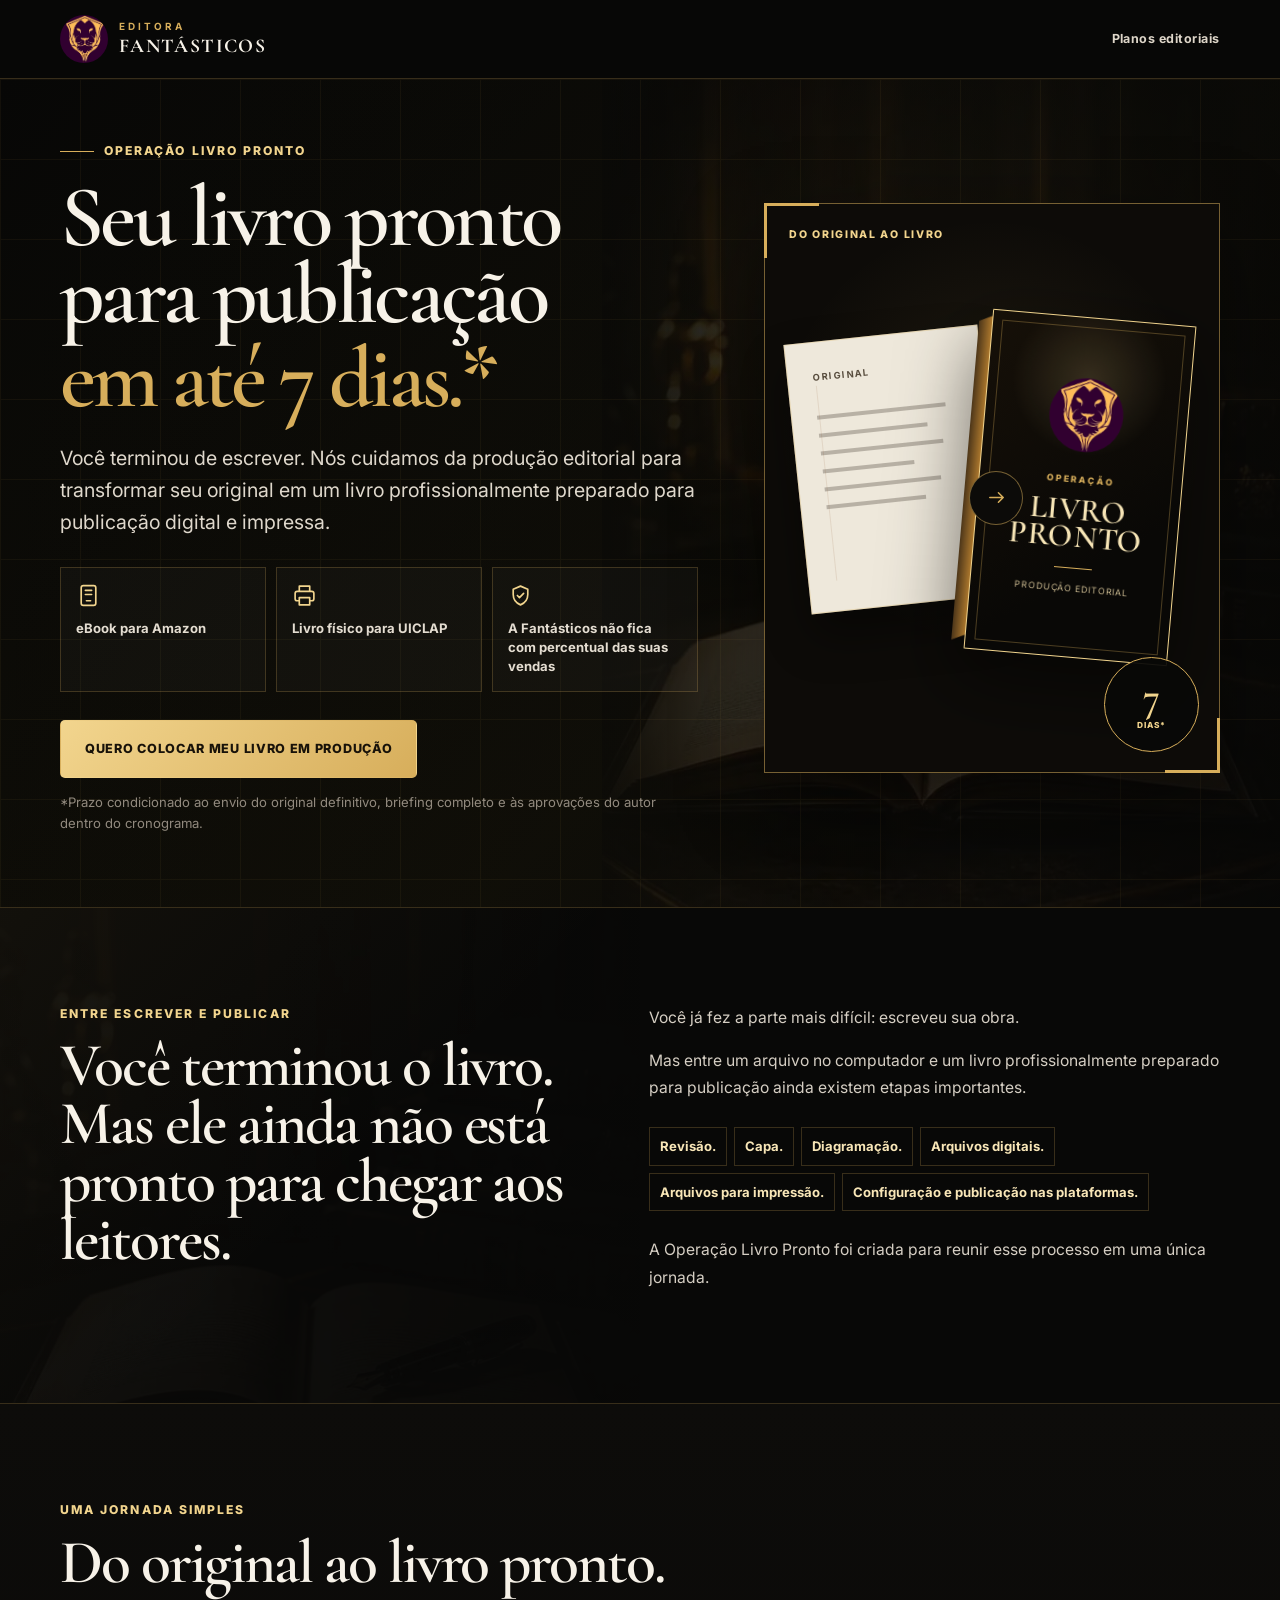
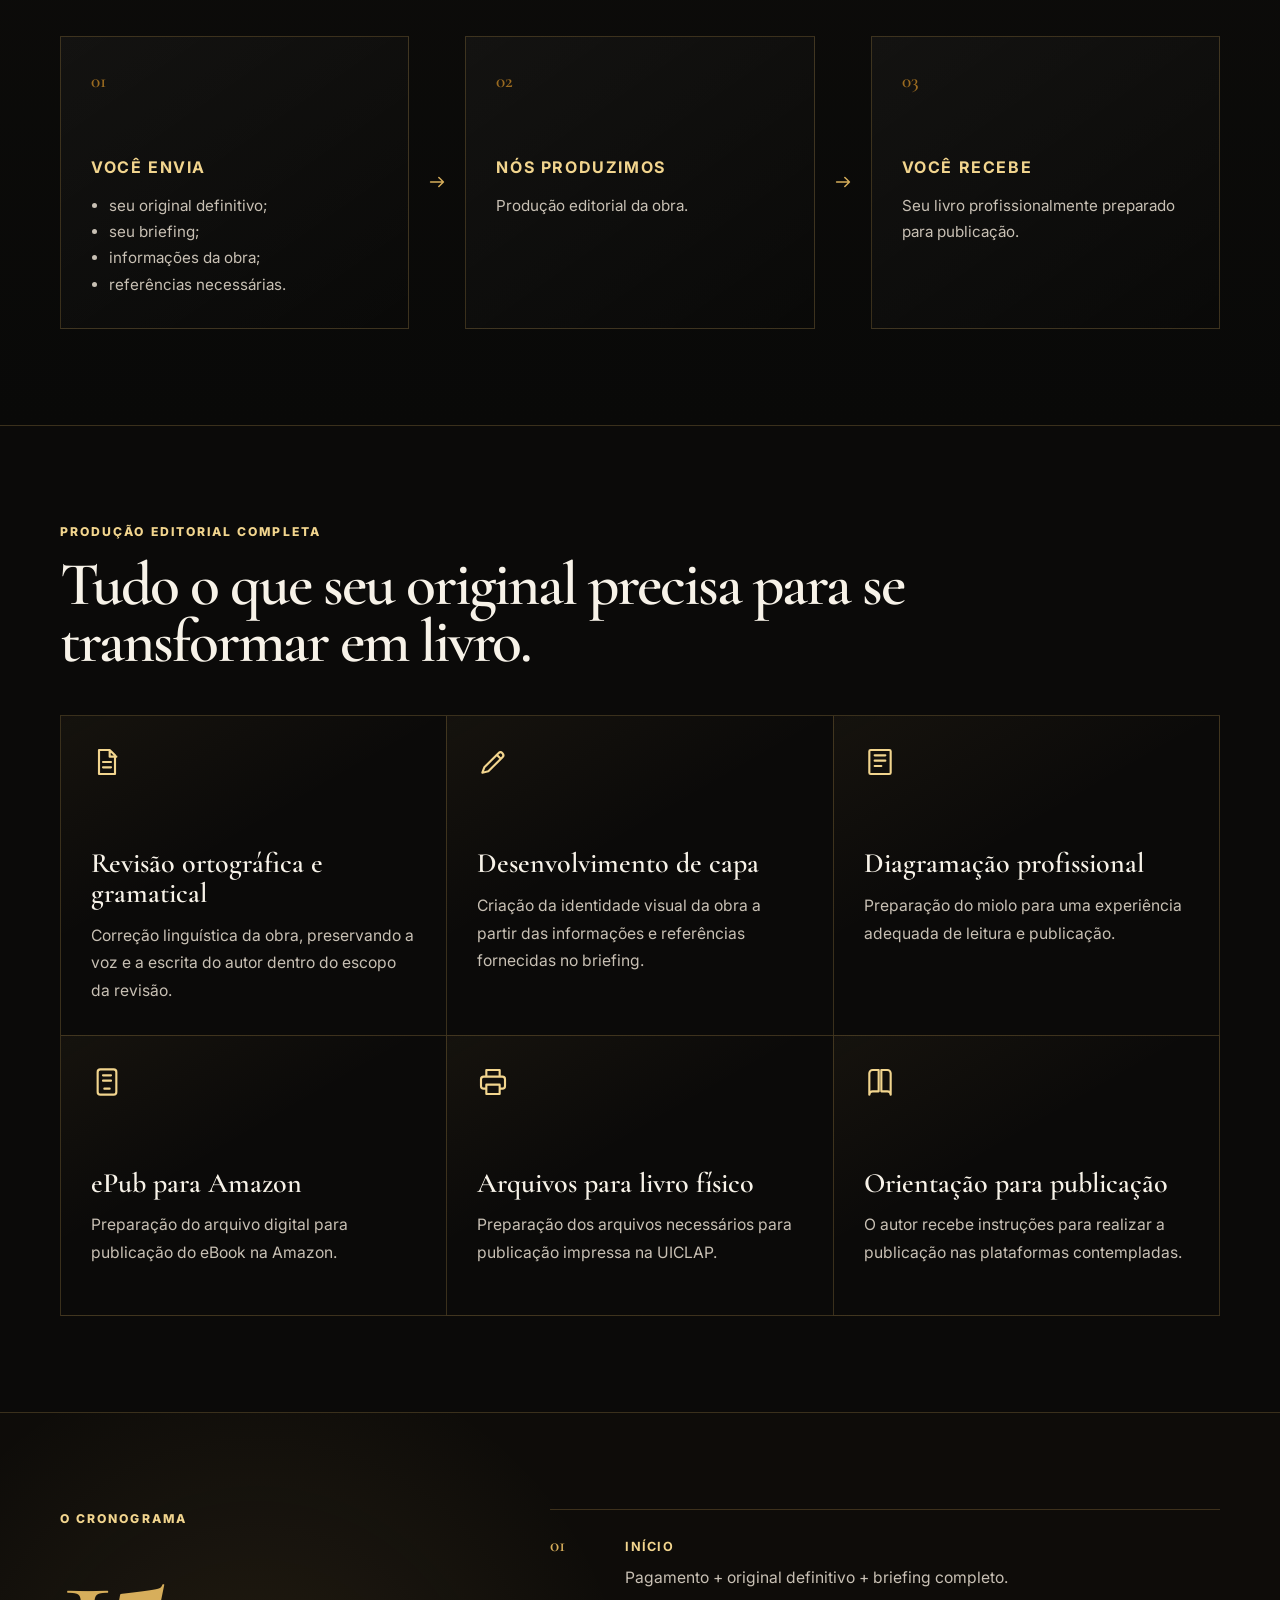
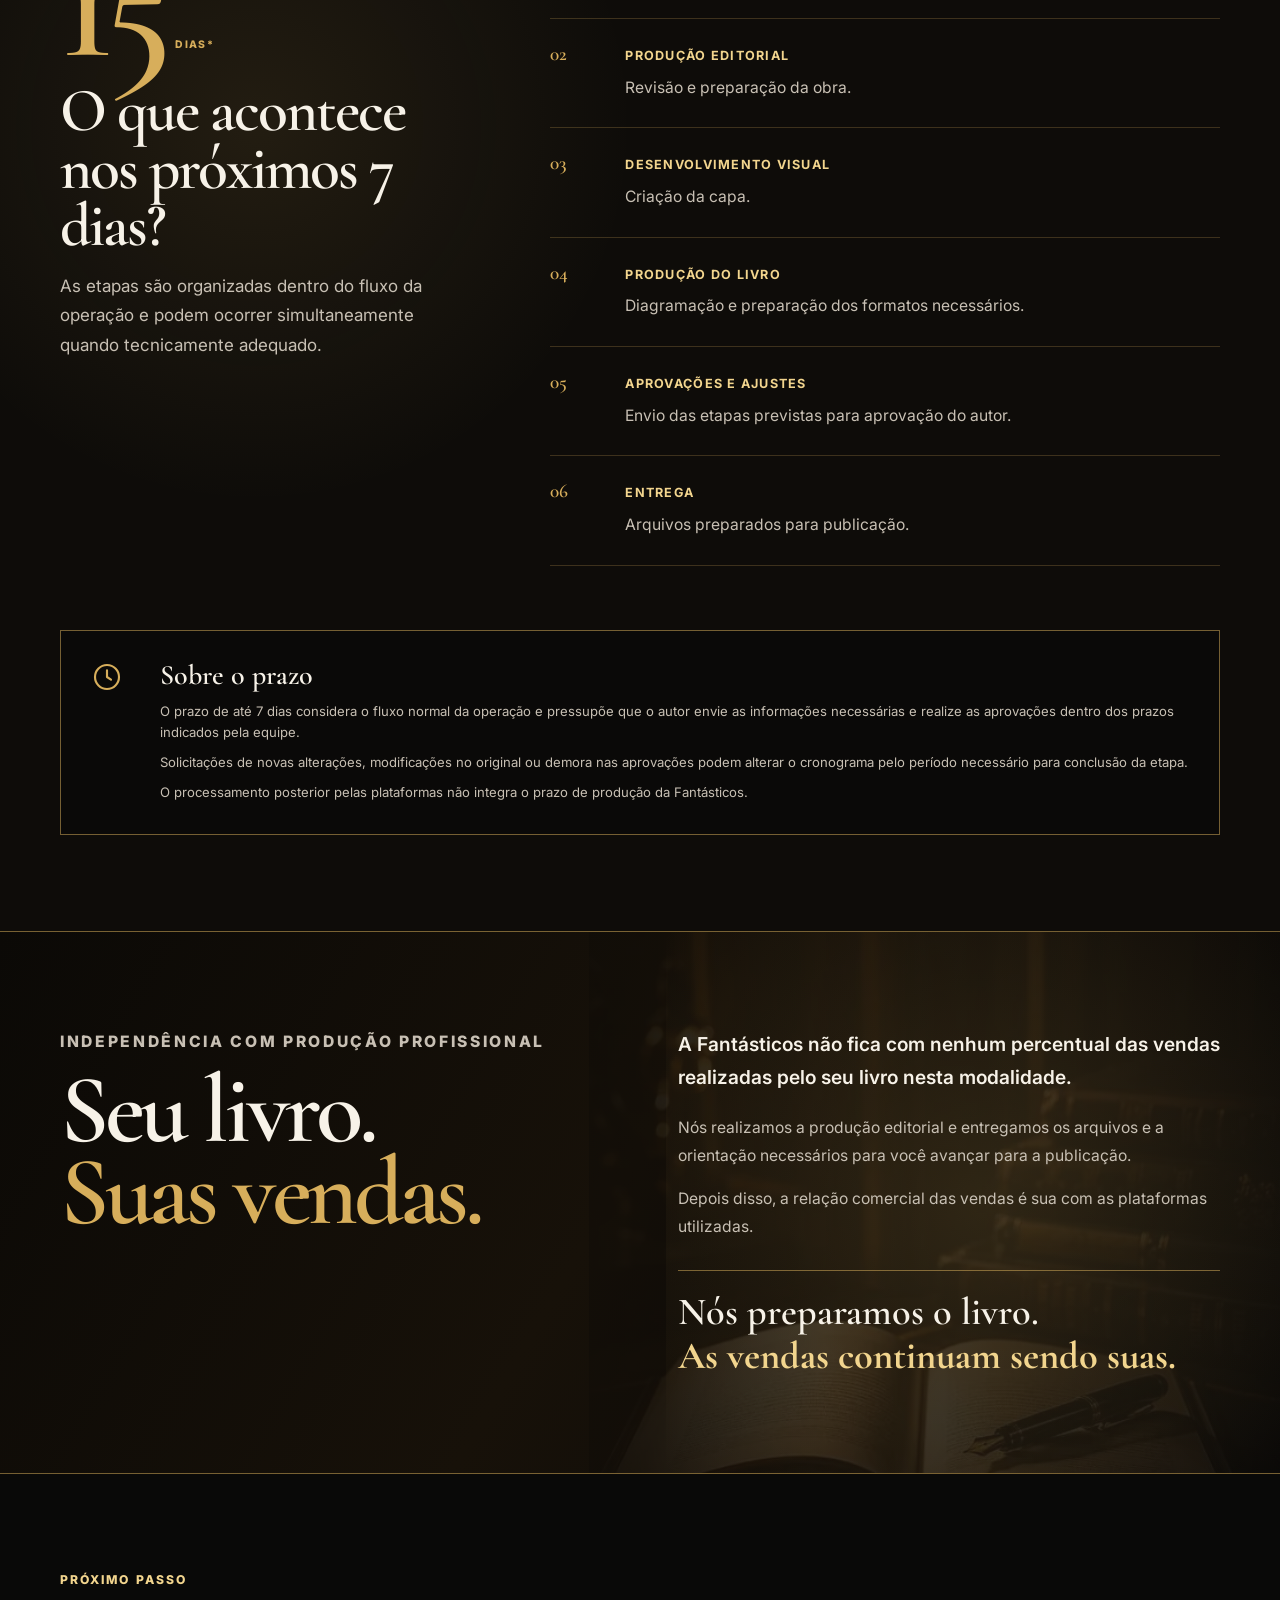
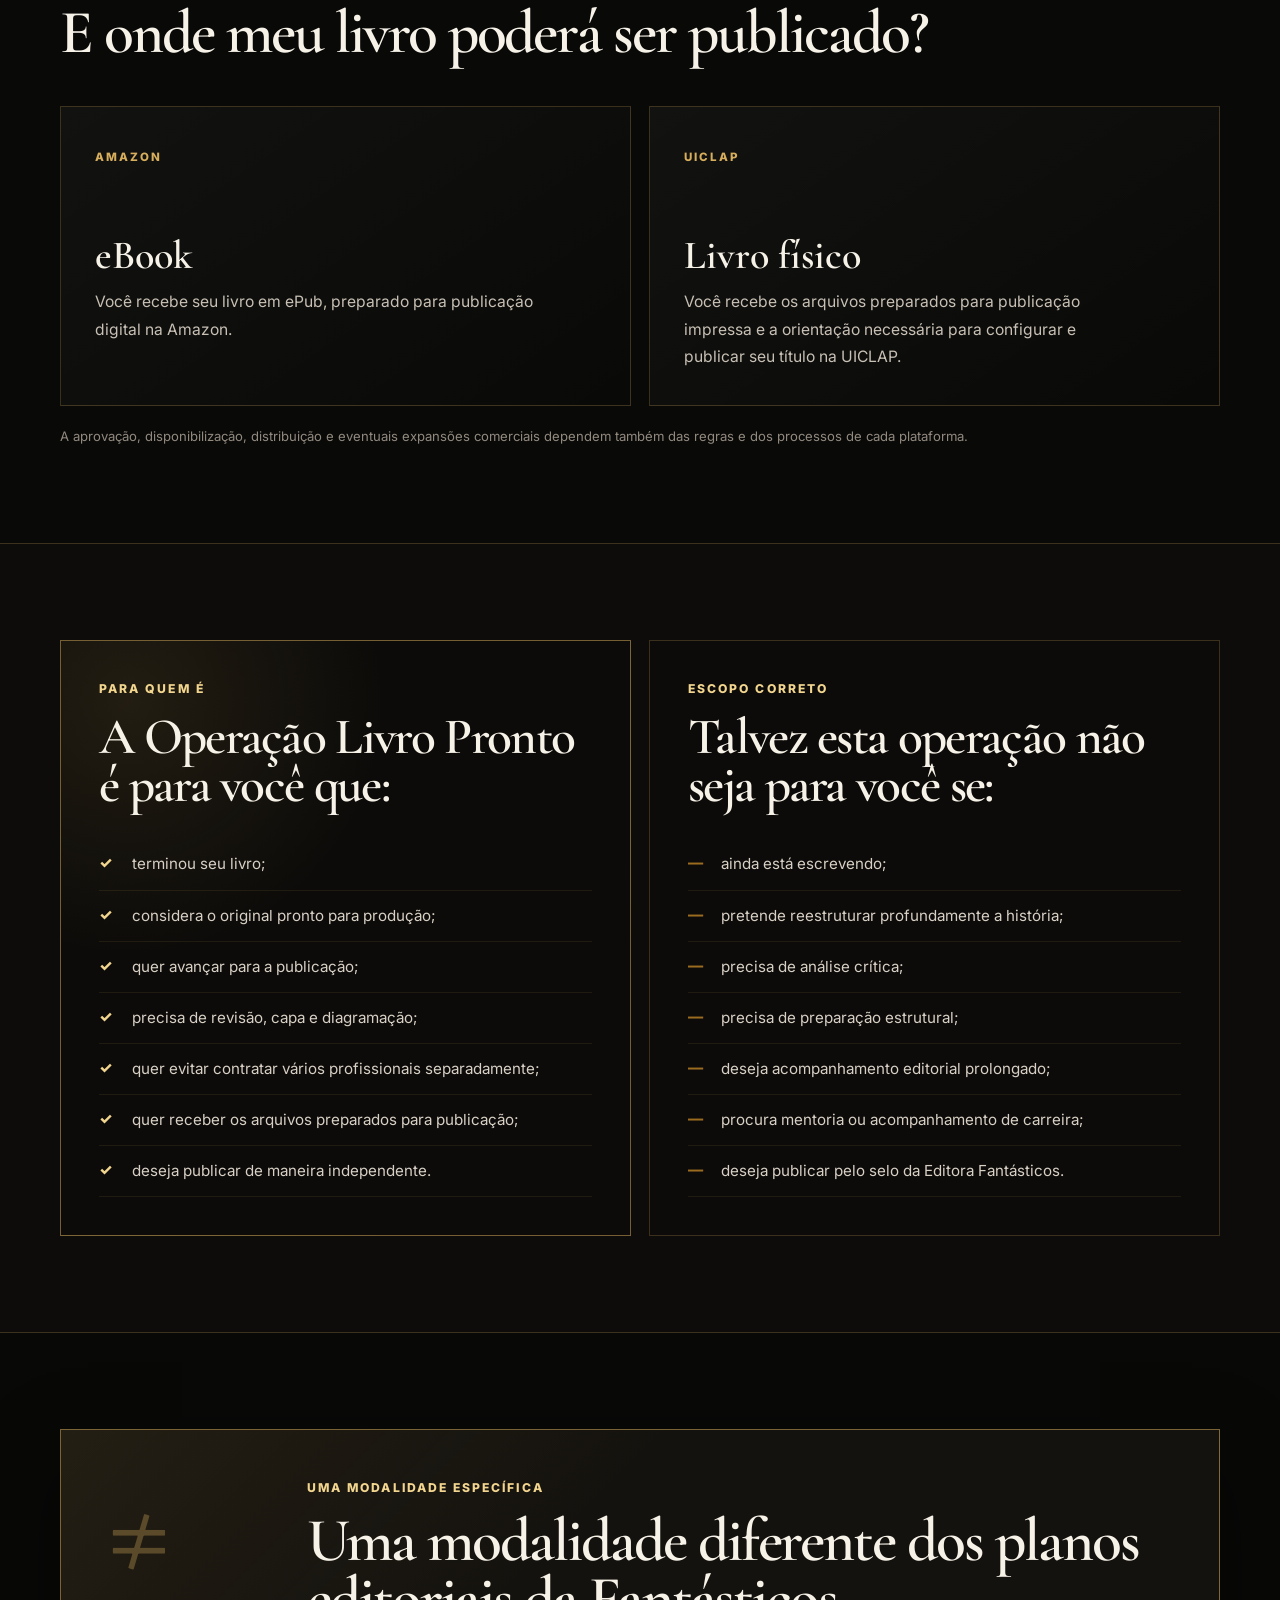
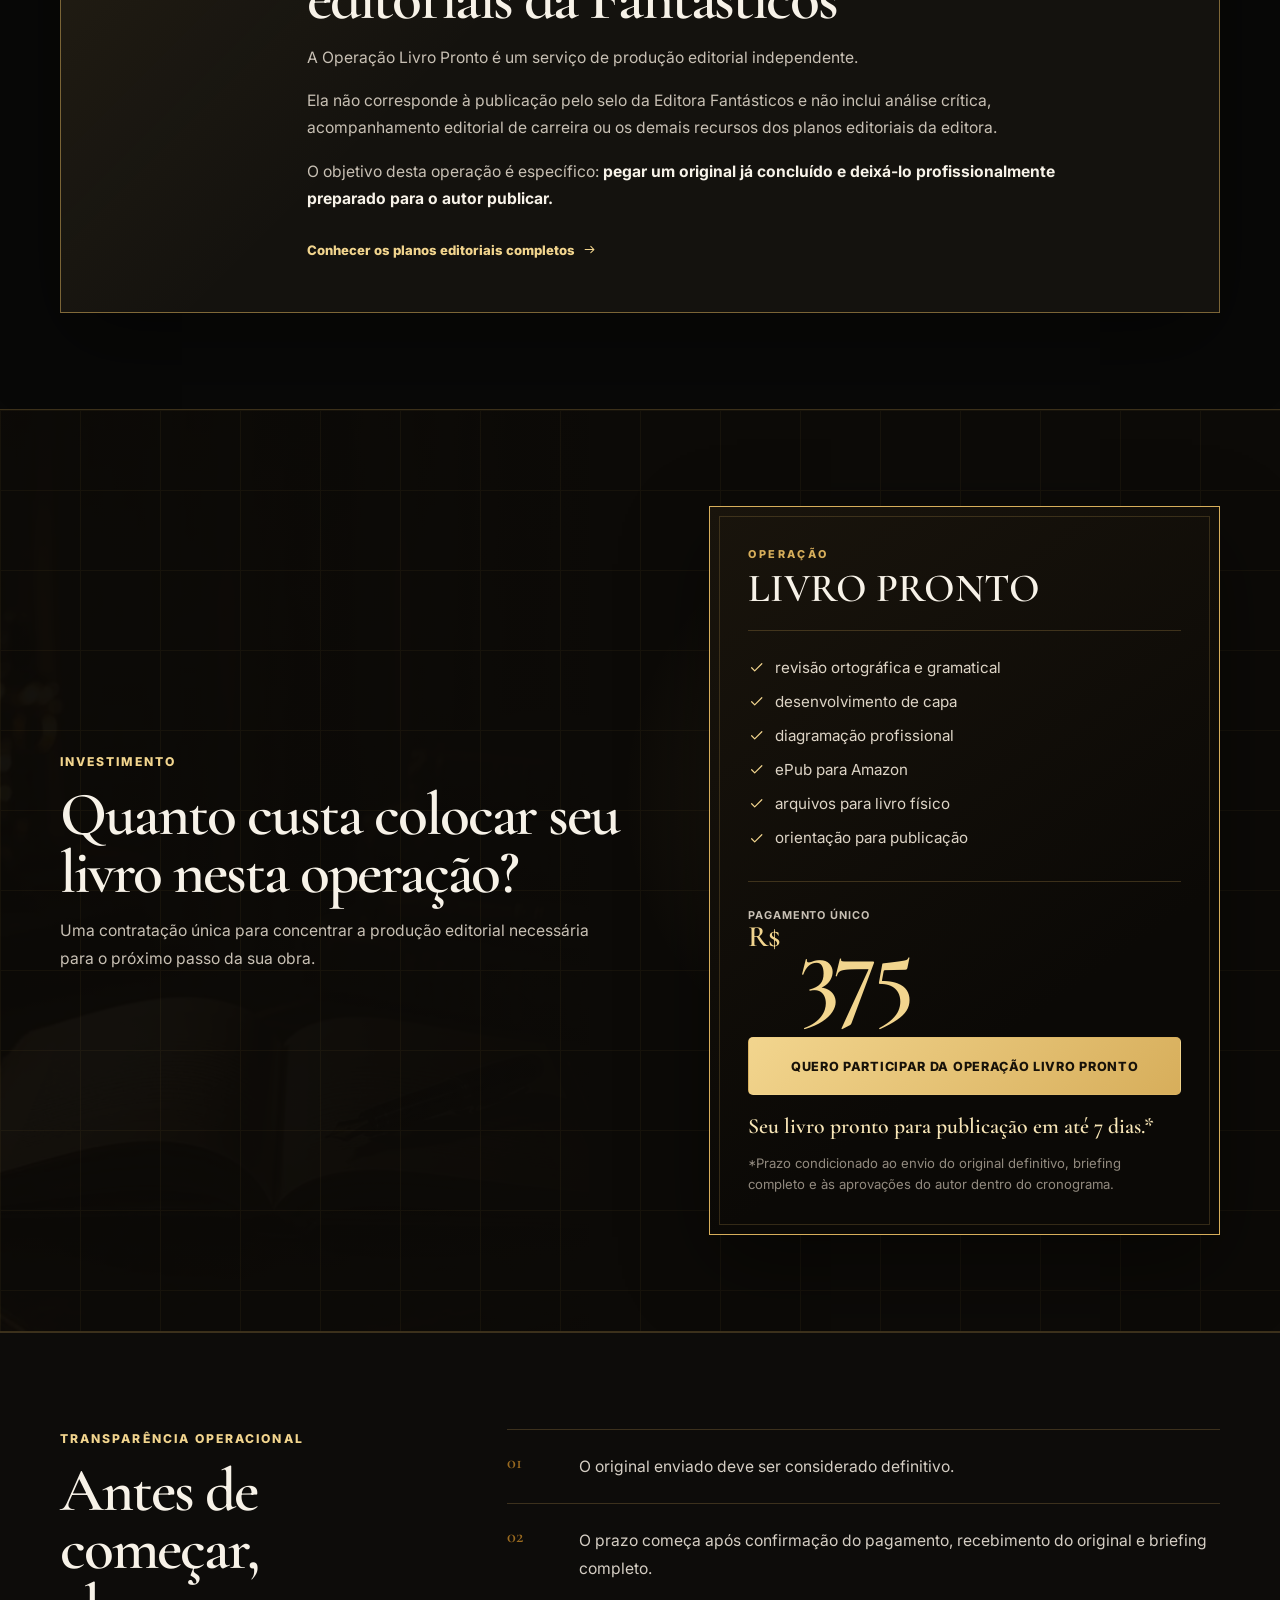
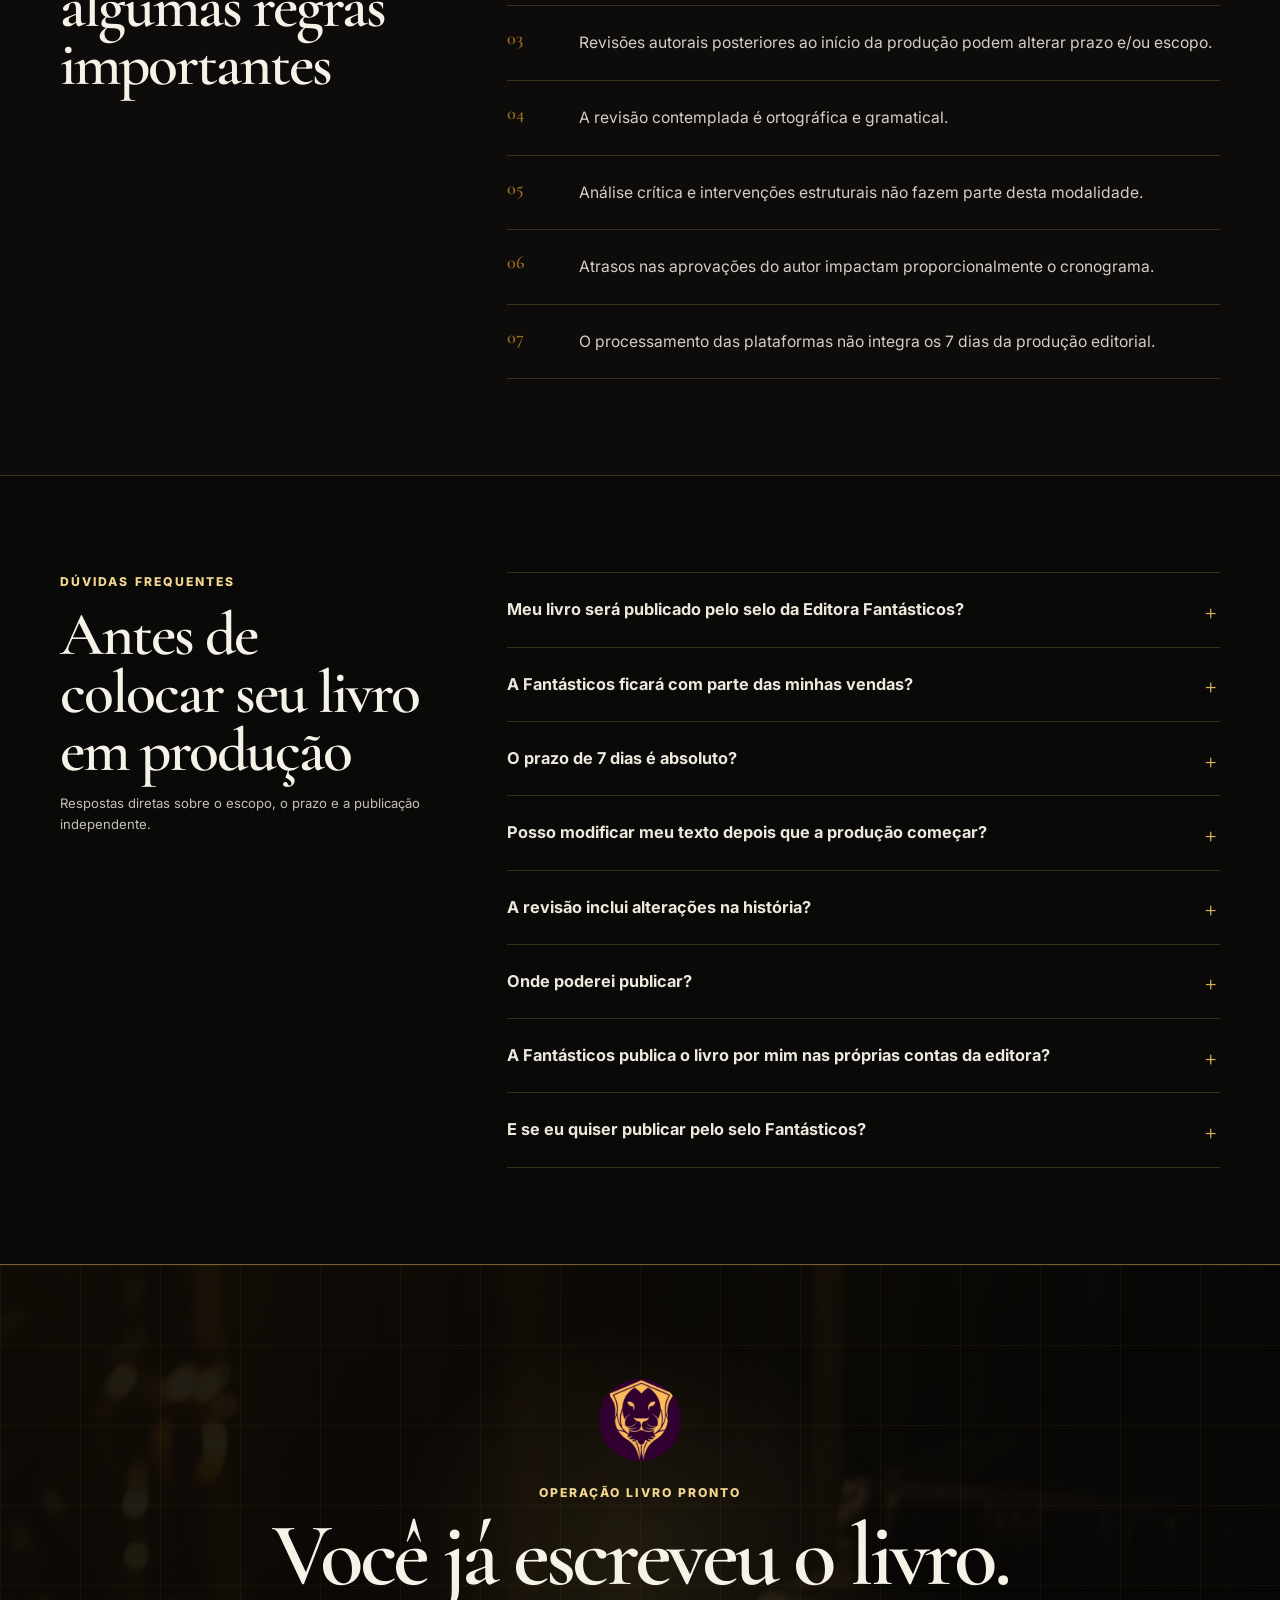
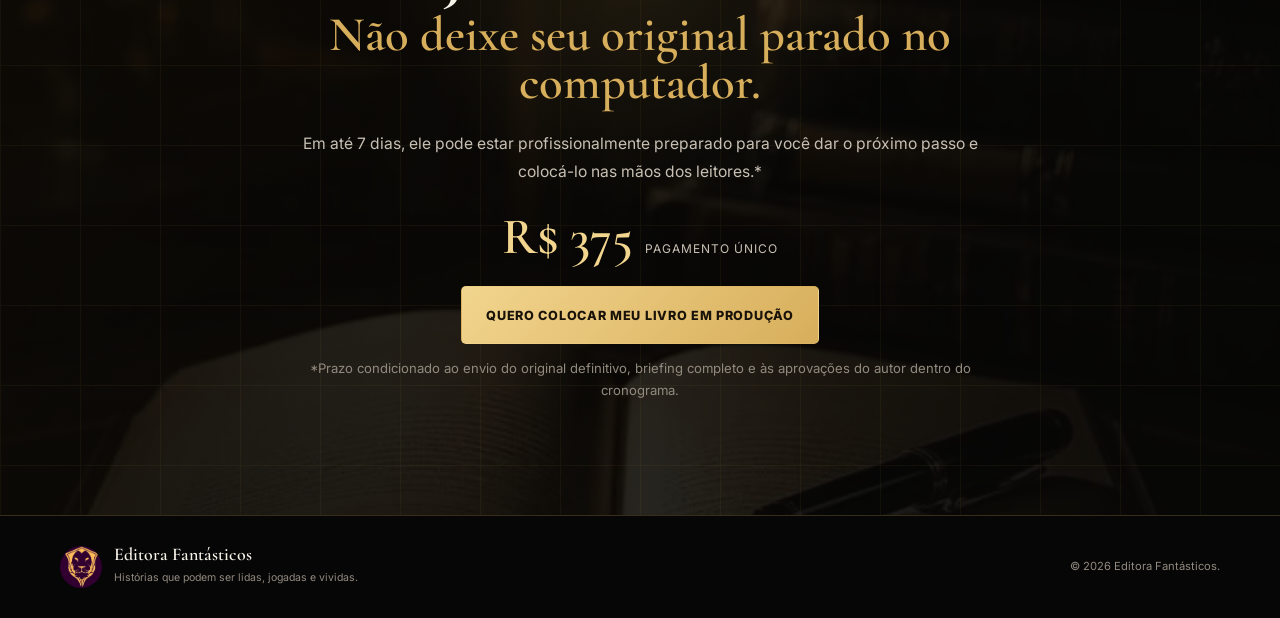
==== commit f3119421: "Atualiza prazo da Operação Livro Pronto para 7 dias" ====
--- a/operacao-livro-pronto/index.html
+++ b/operacao-livro-pronto/index.html
@@ -4,14 +4,14 @@
   <meta charset="utf-8">
   <meta name="viewport" content="width=device-width, initial-scale=1">
   <meta name="theme-color" content="#080807">
-  <meta name="description" content="Transforme seu original em um livro profissionalmente preparado para publicação em até 15 dias. Revisão, capa, diagramação, ePub e arquivos para publicação física.">
+  <meta name="description" content="Transforme seu original em um livro profissionalmente preparado para publicação em até 7 dias. Revisão, capa, diagramação, ePub e arquivos para publicação física.">
   <meta name="robots" content="index,follow">
   <link rel="canonical" href="https://fantasticoseditora.github.io/editor-saymon-cesar/operacao-livro-pronto/">
   <meta property="og:type" content="website">
   <meta property="og:locale" content="pt_BR">
   <meta property="og:site_name" content="Editora Fantásticos">
   <meta property="og:title" content="Operação Livro Pronto | Editora Fantásticos">
-  <meta property="og:description" content="Seu livro pronto para publicação em até 15 dias. Revisão, capa, diagramação, ePub e arquivos para publicação física.">
+  <meta property="og:description" content="Seu livro pronto para publicação em até 7 dias. Revisão, capa, diagramação, ePub e arquivos para publicação física.">
   <meta property="og:url" content="https://fantasticoseditora.github.io/editor-saymon-cesar/operacao-livro-pronto/">
   <meta property="og:image" content="https://fantasticoseditora.github.io/editor-saymon-cesar/assets/logo-leao-fantasticos.webp">
   <meta property="og:image:alt" content="Símbolo oficial da Editora Fantásticos">
@@ -68,7 +68,7 @@
       <div class="container hero-layout">
         <div class="hero-copy reveal">
           <p class="eyebrow"><span></span> OPERAÇÃO LIVRO PRONTO</p>
-          <h1>Seu livro pronto para publicação <em>em até 15 dias.*</em></h1>
+          <h1>Seu livro pronto para publicação <em>em até 7 dias.*</em></h1>
           <p class="hero-lead">Você terminou de escrever. Nós cuidamos da produção editorial para transformar seu original em um livro profissionalmente preparado para publicação digital e impressa.</p>
 
           <ul class="hero-points" aria-label="Principais entregas">
@@ -104,7 +104,7 @@
               <small>produção editorial</small>
             </div>
           </div>
-          <div class="visual-seal">15 <span>DIAS*</span></div>
+          <div class="visual-seal">7 <span>DIAS*</span></div>
         </div>
       </div>
     </section>
@@ -199,8 +199,8 @@
       <div class="container timeline-layout">
         <div class="timeline-intro reveal">
           <p class="kicker">O CRONOGRAMA</p>
-          <div class="fifteen" aria-label="Até 15 dias"><span>15</span><small>DIAS*</small></div>
-          <h2>O que acontece nos próximos 15 dias?</h2>
+          <div class="fifteen" aria-label="Até 7 dias"><span>15</span><small>DIAS*</small></div>
+          <h2>O que acontece nos próximos 7 dias?</h2>
           <p>As etapas são organizadas dentro do fluxo da operação e podem ocorrer simultaneamente quando tecnicamente adequado.</p>
         </div>
         <ol class="timeline reveal">
@@ -217,7 +217,7 @@
           <svg class="icon"><use href="#i-clock"/></svg>
           <div>
             <h3>Sobre o prazo</h3>
-            <p>O prazo de até 15 dias considera o fluxo normal da operação e pressupõe que o autor envie as informações necessárias e realize as aprovações dentro dos prazos indicados pela equipe.</p>
+            <p>O prazo de até 7 dias considera o fluxo normal da operação e pressupõe que o autor envie as informações necessárias e realize as aprovações dentro dos prazos indicados pela equipe.</p>
             <p>Solicitações de novas alterações, modificações no original ou demora nas aprovações podem alterar o cronograma pelo período necessário para conclusão da etapa.</p>
             <p>O processamento posterior pelas plataformas não integra o prazo de produção da Fantásticos.</p>
           </div>
@@ -336,7 +336,7 @@
             <strong><span>R$</span> 375</strong>
           </div>
           <button class="button button-gold button-wide" type="button" data-checkout>Quero participar da Operação Livro Pronto</button>
-          <p class="offer-promise">Seu livro pronto para publicação em até 15 dias.*</p>
+          <p class="offer-promise">Seu livro pronto para publicação em até 7 dias.*</p>
           <p class="deadline-note">*Prazo condicionado ao envio do original definitivo, briefing completo e às aprovações do autor dentro do cronograma.</p>
           <p class="checkout-status" data-checkout-status role="status" aria-live="polite" hidden></p>
         </article>
@@ -356,7 +356,7 @@
           <div><span>04</span><p>A revisão contemplada é ortográfica e gramatical.</p></div>
           <div><span>05</span><p>Análise crítica e intervenções estruturais não fazem parte desta modalidade.</p></div>
           <div><span>06</span><p>Atrasos nas aprovações do autor impactam proporcionalmente o cronograma.</p></div>
-          <div><span>07</span><p>O processamento das plataformas não integra os 15 dias da produção editorial.</p></div>
+          <div><span>07</span><p>O processamento das plataformas não integra os 7 dias da produção editorial.</p></div>
         </div>
 
         <!--
@@ -390,7 +390,7 @@
             <div><p>Não.</p><p>A Fantásticos não recebe percentual das vendas realizadas pelo autor nesta modalidade.</p></div>
           </details>
           <details>
-            <summary>O prazo de 15 dias é absoluto?</summary>
+            <summary>O prazo de 7 dias é absoluto?</summary>
             <div><p>O prazo considera o fluxo normal da operação, o recebimento do material completo e as aprovações do autor dentro do cronograma.</p><p>Mudanças solicitadas, alterações no original ou atrasos nas aprovações podem impactar o prazo.</p></div>
           </details>
           <details>
@@ -424,7 +424,7 @@
         <p class="kicker">OPERAÇÃO LIVRO PRONTO</p>
         <h2>Você já escreveu o livro.</h2>
         <h3>Não deixe seu original parado no computador.</h3>
-        <p>Em até 15 dias, ele pode estar profissionalmente preparado para você dar o próximo passo e colocá-lo nas mãos dos leitores.*</p>
+        <p>Em até 7 dias, ele pode estar profissionalmente preparado para você dar o próximo passo e colocá-lo nas mãos dos leitores.*</p>
         <div class="final-price"><strong>R$ 375</strong><span>pagamento único</span></div>
         <button class="button button-gold" type="button" data-checkout>Quero colocar meu livro em produção</button>
         <p class="deadline-note">*Prazo condicionado ao envio do original definitivo, briefing completo e às aprovações do autor dentro do cronograma.</p>
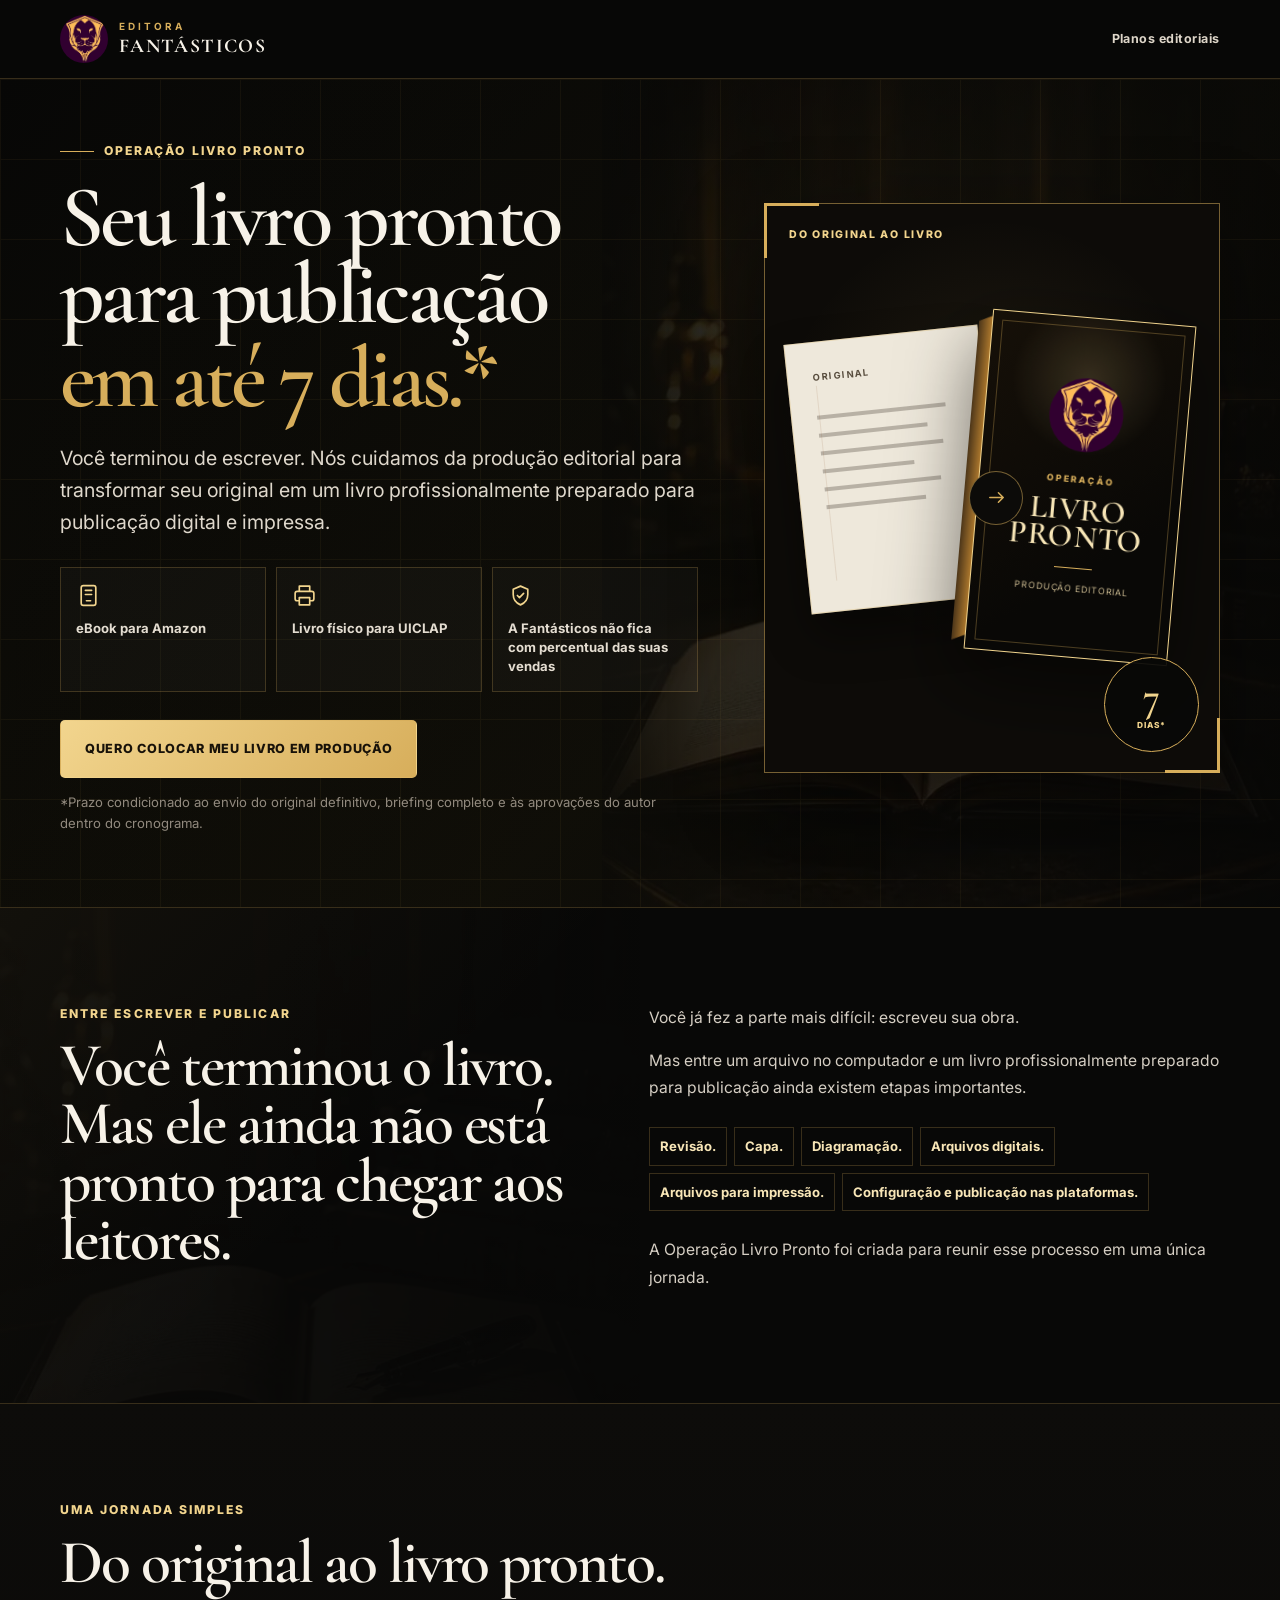
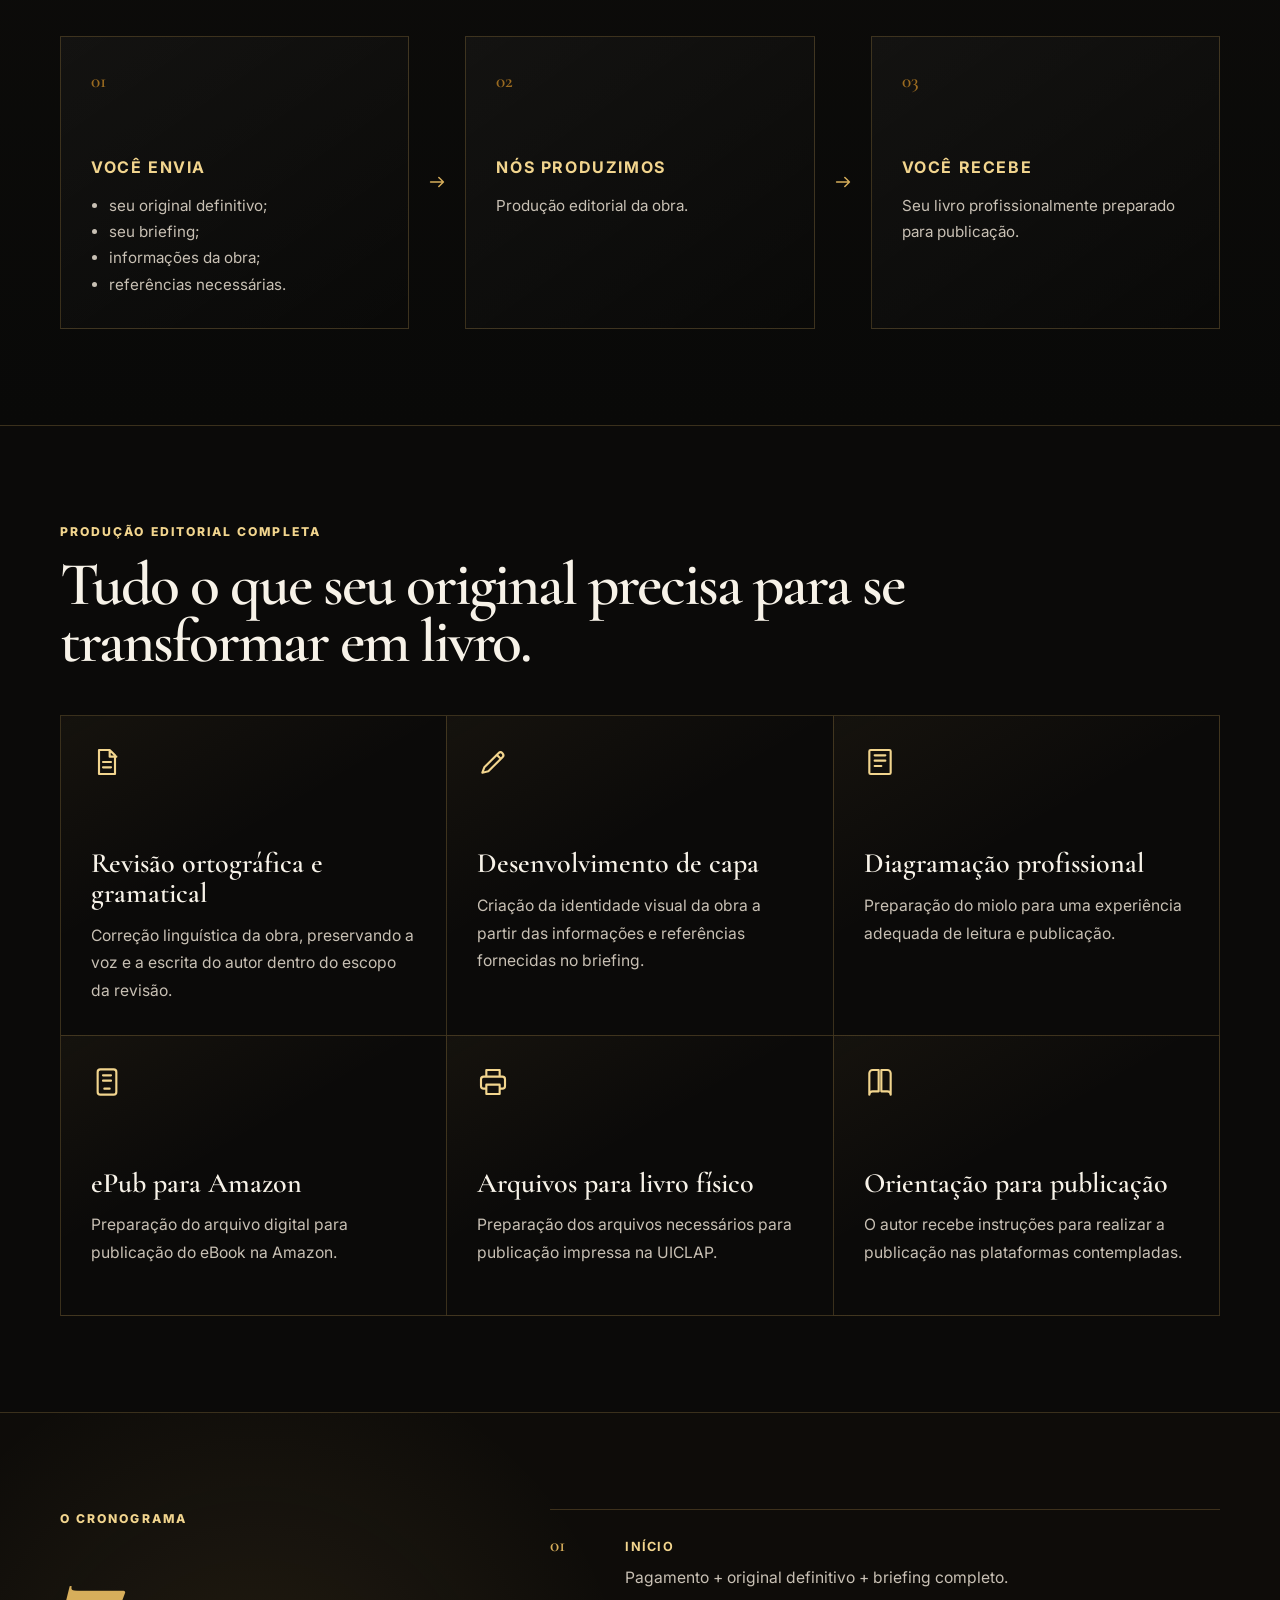
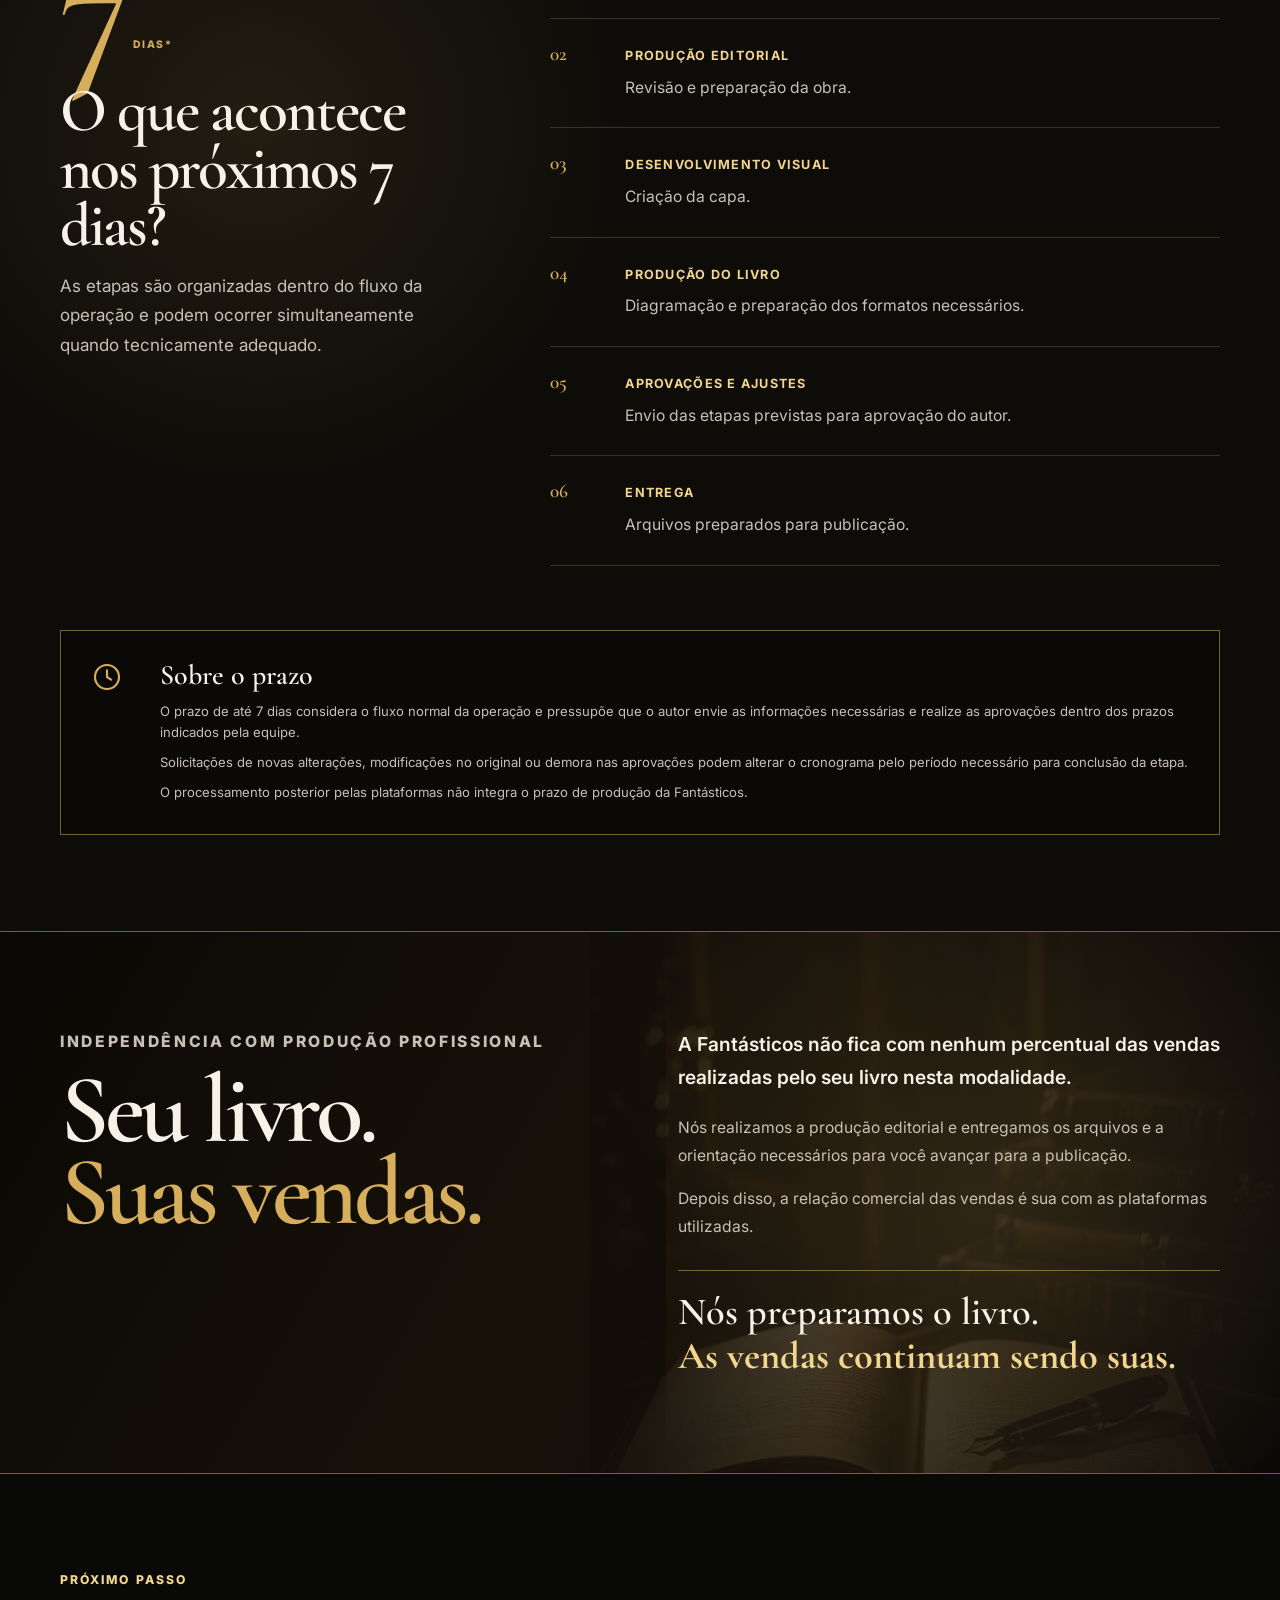
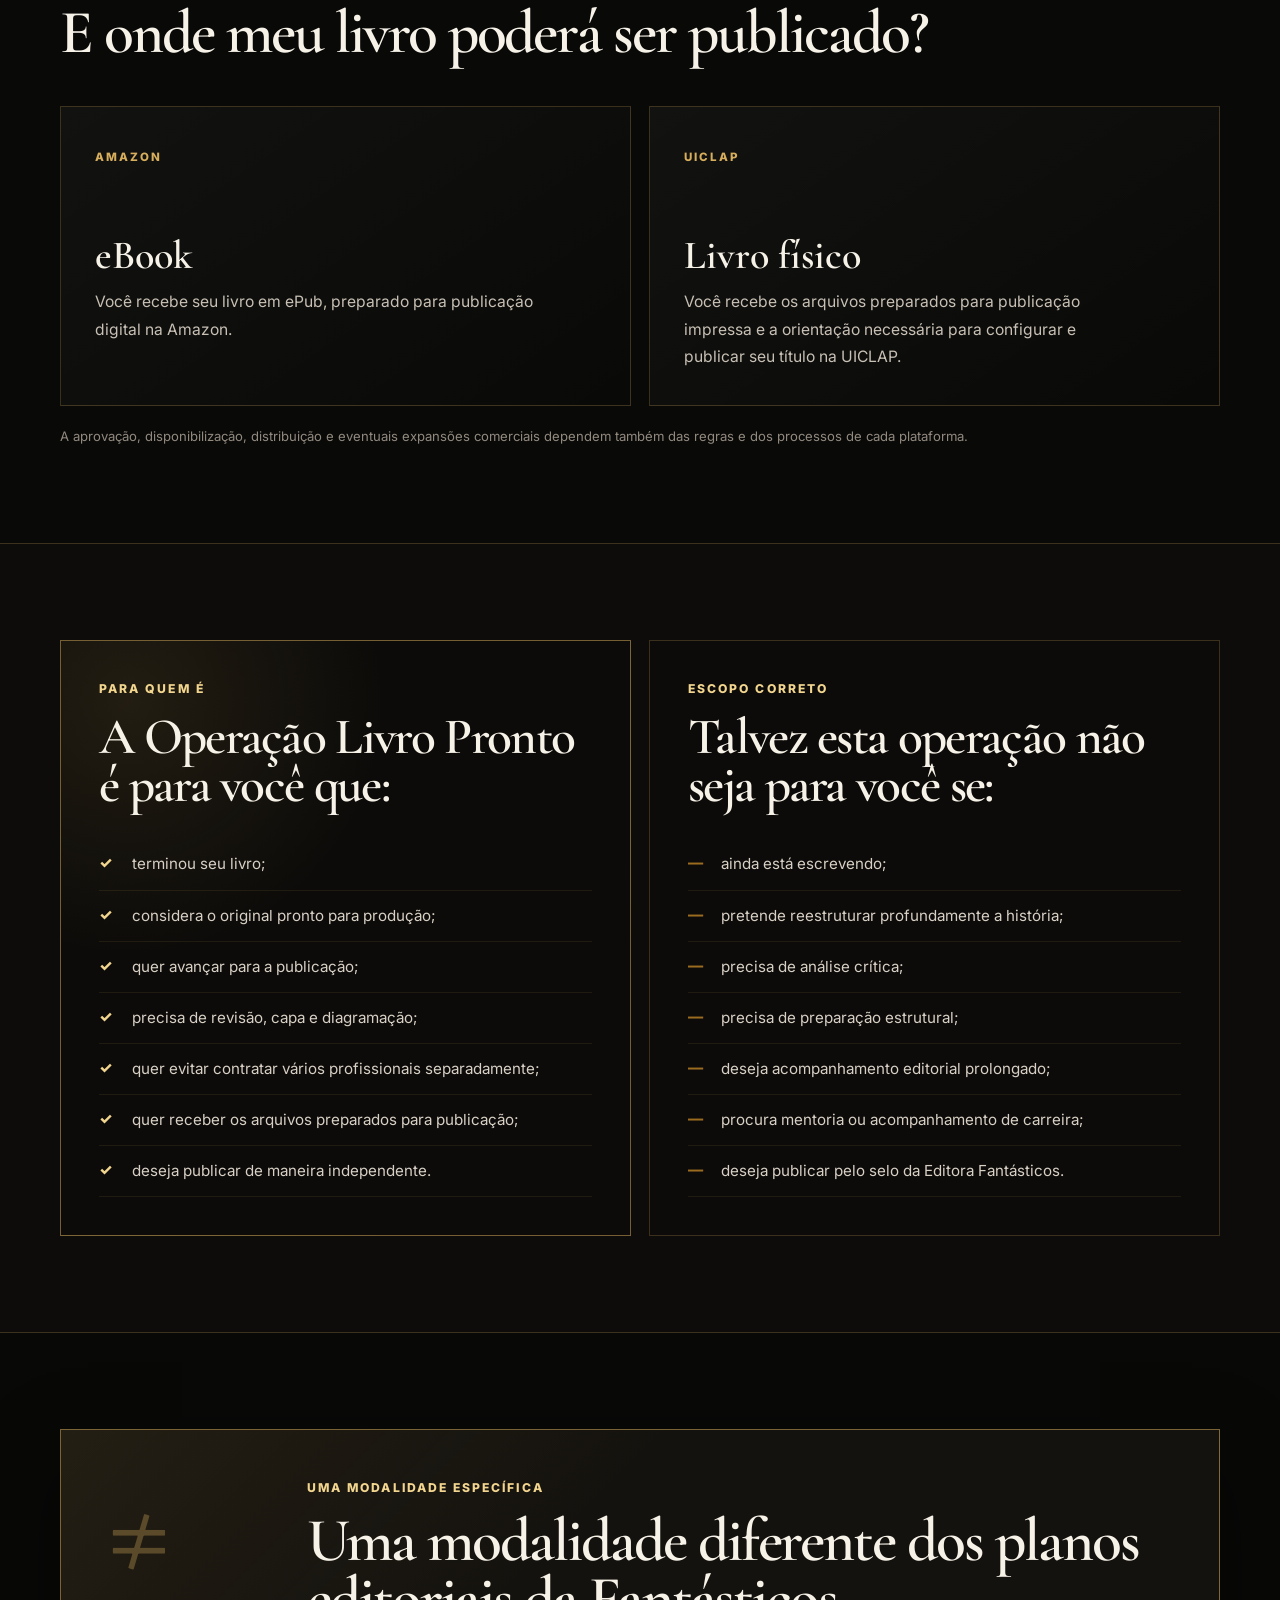
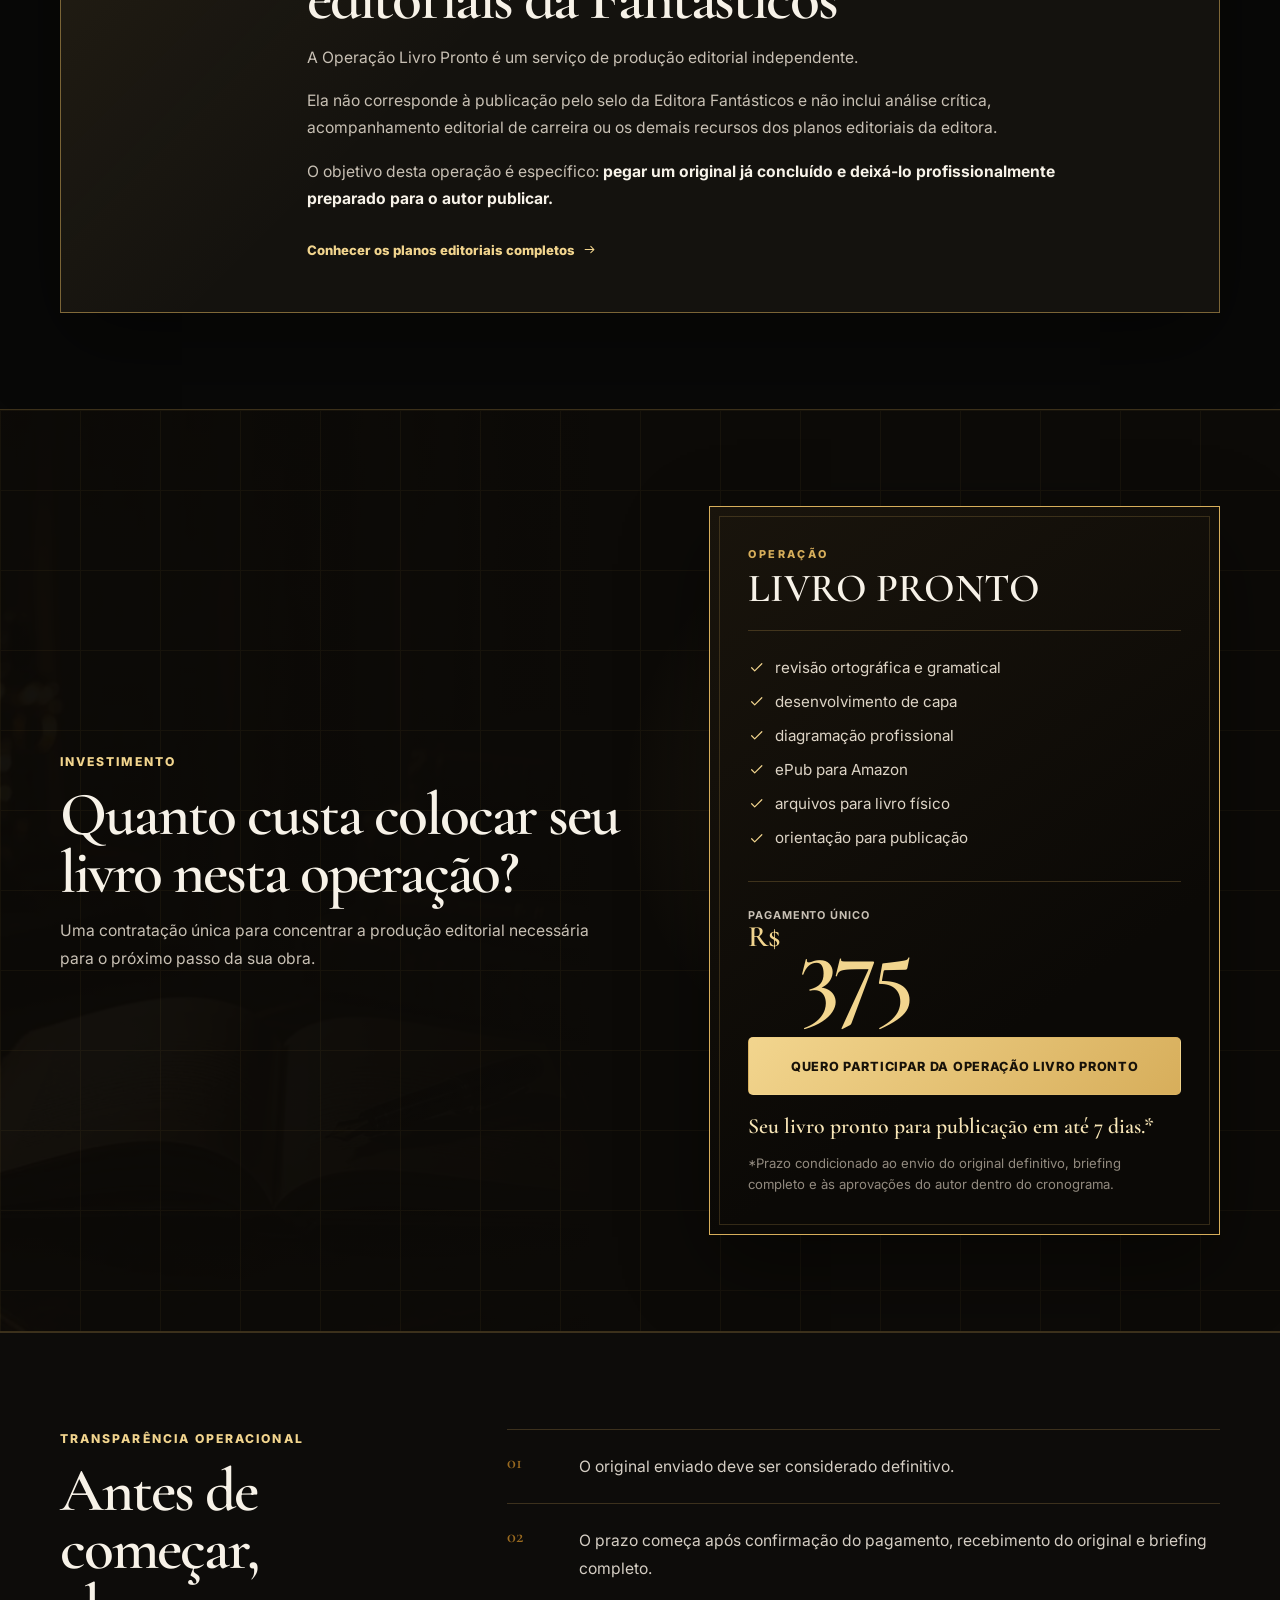
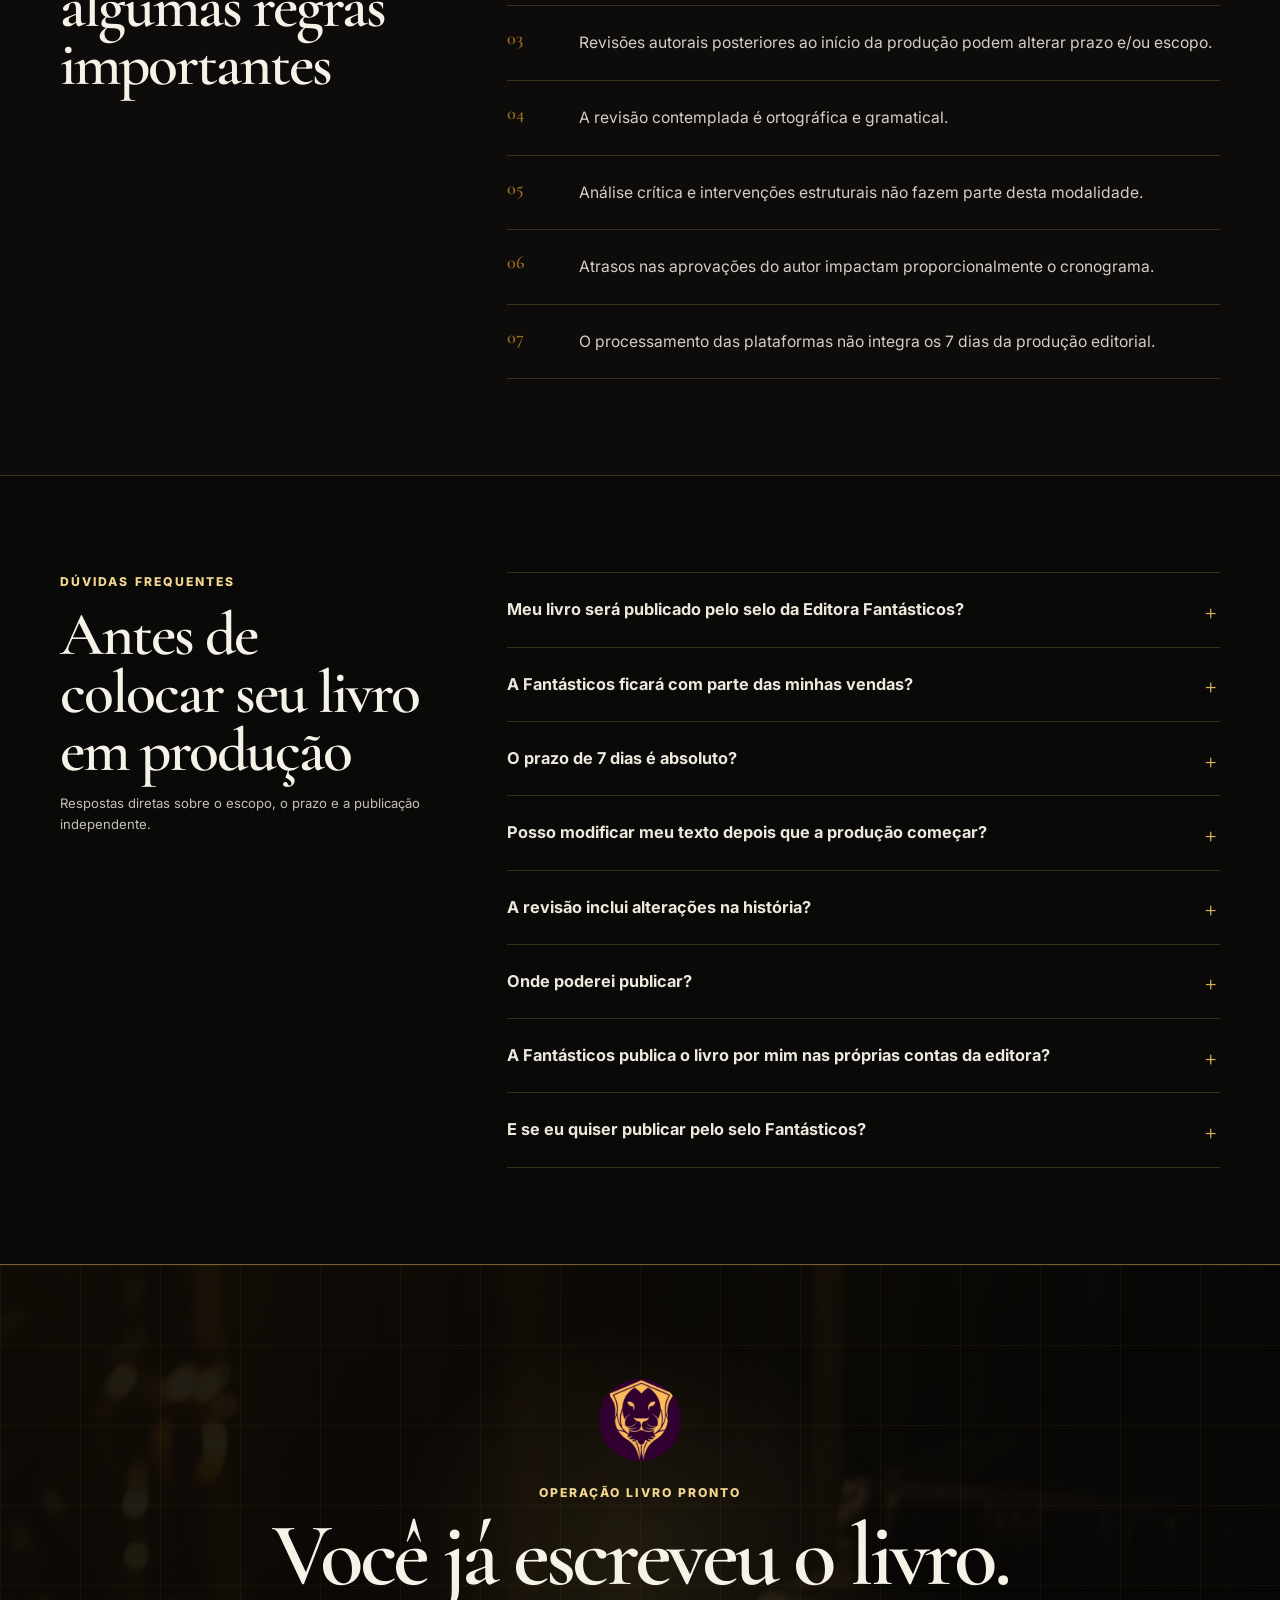
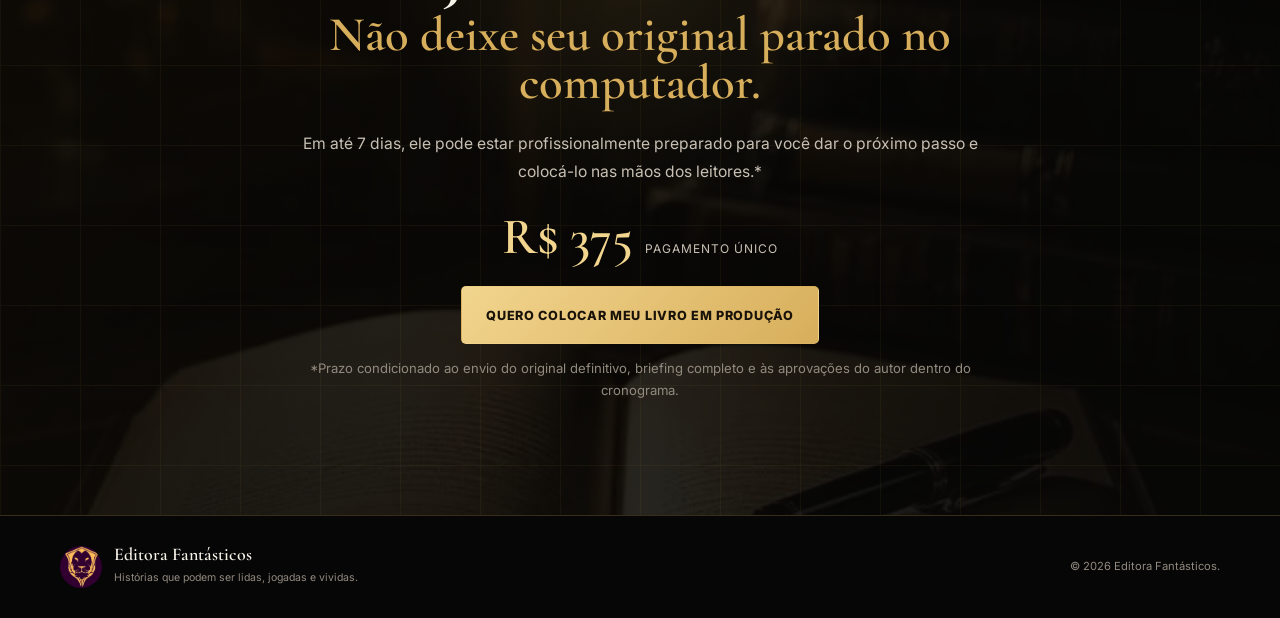
==== commit 4f832ca2: "Corrige selo visual do prazo para 7 dias" ====
--- a/operacao-livro-pronto/index.html
+++ b/operacao-livro-pronto/index.html
@@ -199,7 +199,7 @@
       <div class="container timeline-layout">
         <div class="timeline-intro reveal">
           <p class="kicker">O CRONOGRAMA</p>
-          <div class="fifteen" aria-label="Até 7 dias"><span>15</span><small>DIAS*</small></div>
+          <div class="fifteen" aria-label="Até 7 dias"><span>7</span><small>DIAS*</small></div>
           <h2>O que acontece nos próximos 7 dias?</h2>
           <p>As etapas são organizadas dentro do fluxo da operação e podem ocorrer simultaneamente quando tecnicamente adequado.</p>
         </div>
